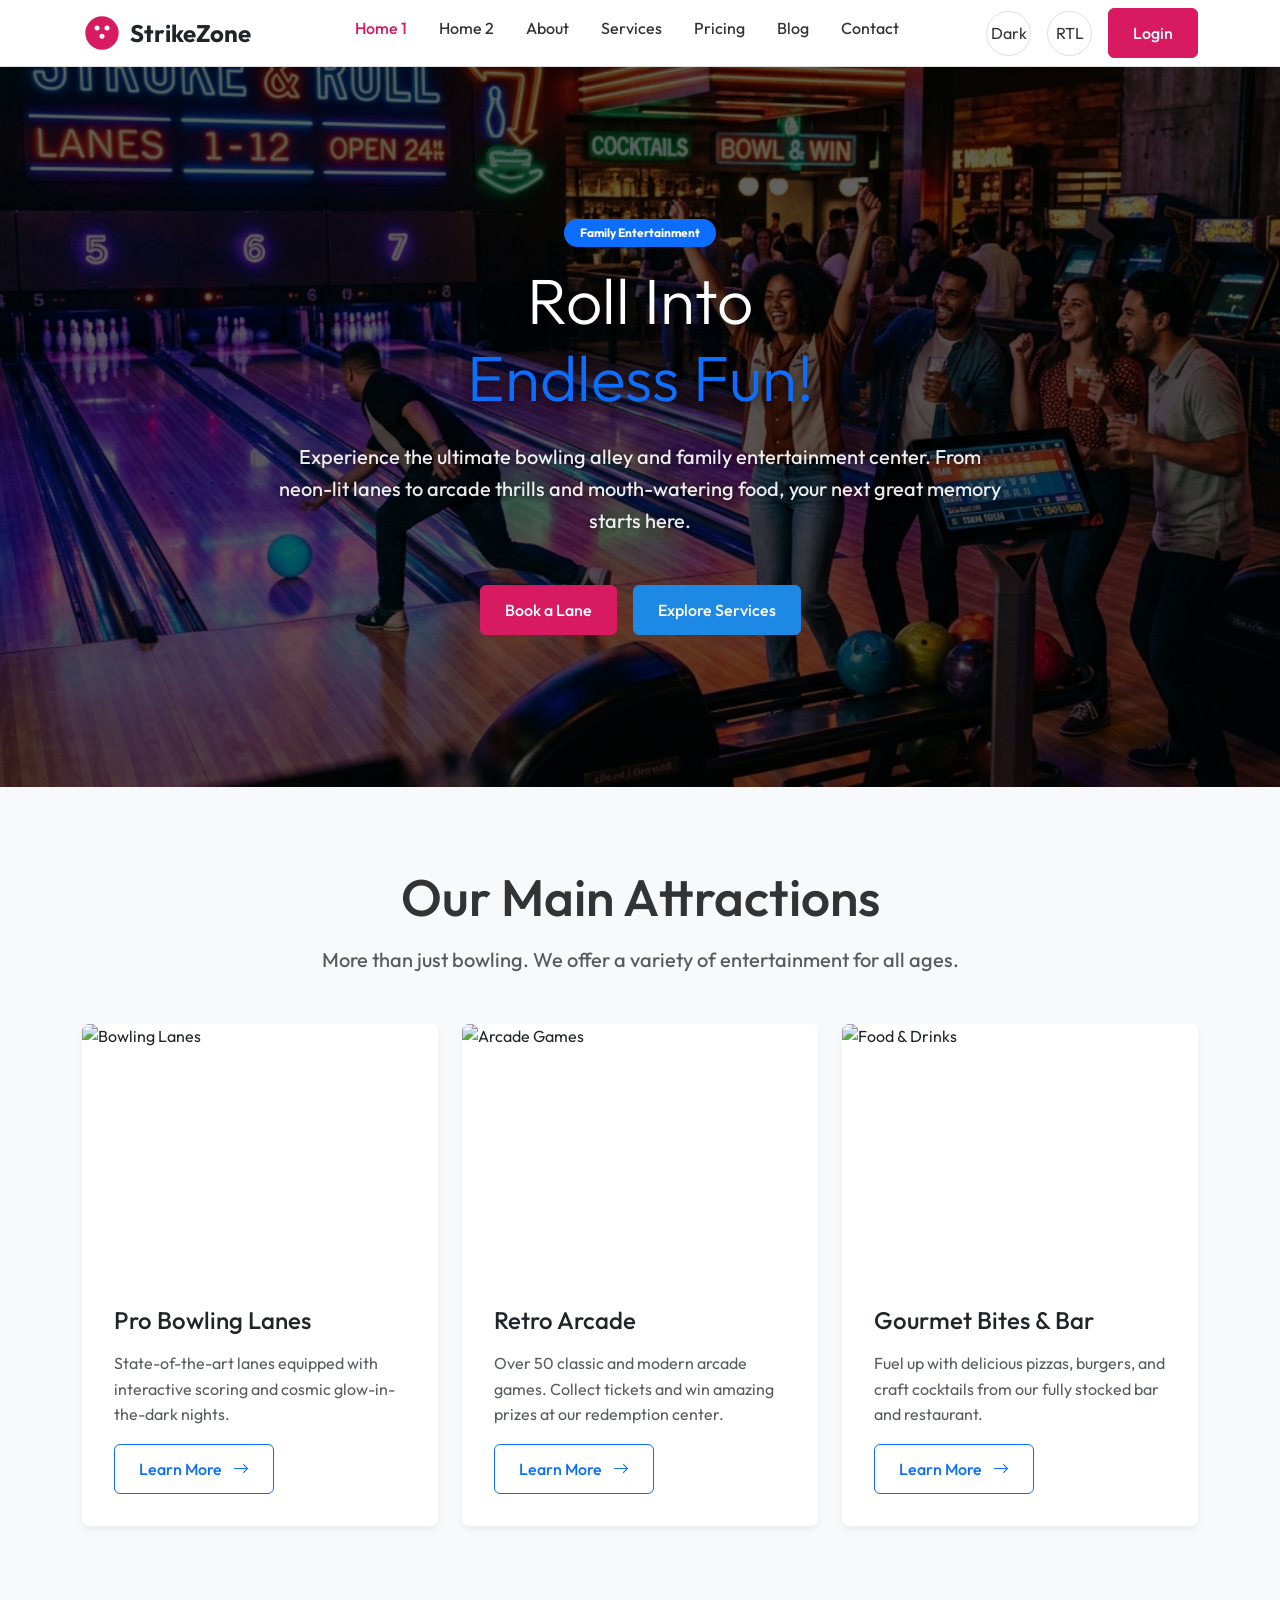
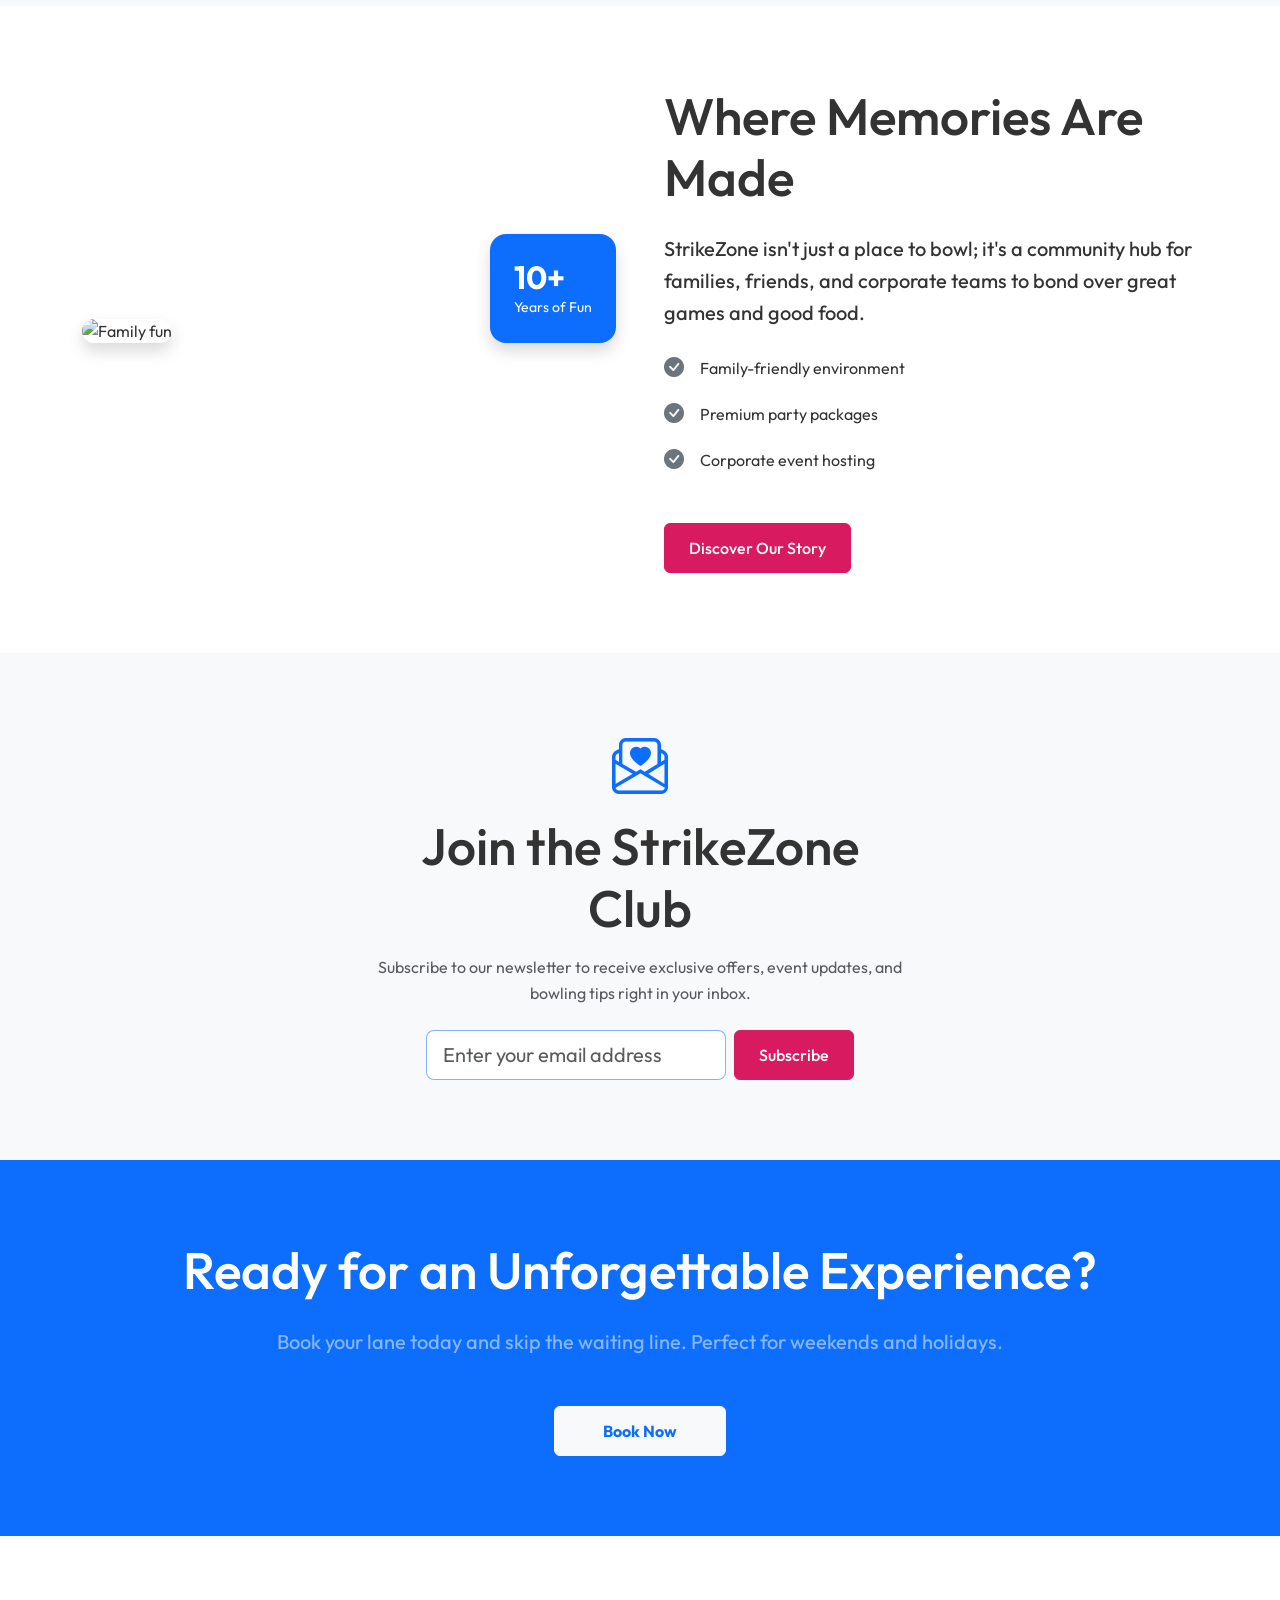
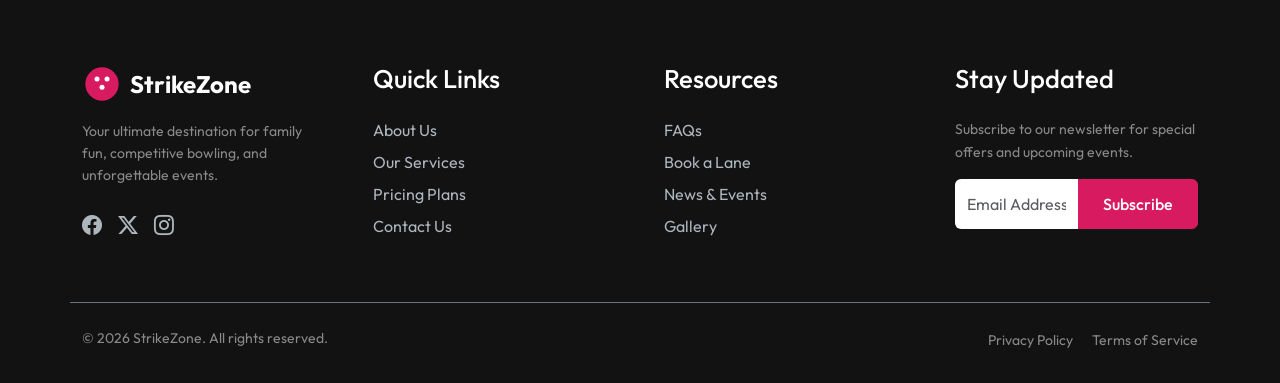
==== index.html @ 2c8f4647 "Initial commit with updated hero backgrounds" ====
<!DOCTYPE html>
<html lang="en" data-bs-theme="light" dir="ltr">
<head>
    <meta charset="UTF-8">
    <meta name="viewport" content="width=device-width, initial-scale=1.0">
    <title>StrikeZone | Bowling & Family Entertainment Center</title>
    <meta name="description" content="Experience the ultimate fun at StrikeZone! Bowling, arcade games, and family entertainment all in one place.">
    
    <!-- Google Fonts: Outfit -->
    <link rel="preconnect" href="https://fonts.googleapis.com">
    <link rel="preconnect" href="https://fonts.gstatic.com" crossorigin>
    <link href="https://fonts.googleapis.com/css2?family=Outfit:wght@400;450;500;520;540;580&display=swap" rel="stylesheet">
    
    <!-- Favicon -->
    <link rel="icon" type="image/svg+xml" href="data:image/svg+xml,<svg xmlns='http://www.w3.org/2000/svg' viewBox='0 0 24 24' fill='%23D81B60'><circle cx='12' cy='12' r='10'/><circle cx='9' cy='9' r='1.5' fill='%23fff'/><circle cx='15' cy='9' r='1.5' fill='%23fff'/><circle cx='12' cy='14' r='1.5' fill='%23fff'/></svg>">
    
    <!-- Bootstrap 5 CSS -->
    <link href="https://cdn.jsdelivr.net/npm/bootstrap@5.3.3/dist/css/bootstrap.min.css" rel="stylesheet">
    <!-- Bootstrap Icons -->
    <link rel="stylesheet" href="https://cdn.jsdelivr.net/npm/bootstrap-icons@1.11.3/font/bootstrap-icons.min.css">
    
    <!-- Custom CSS -->
    <link rel="stylesheet" href="assets/css/style.css">
    <link rel="stylesheet" href="assets/css/dark-mode.css">
    <link rel="stylesheet" href="assets/css/rtl.css">
</head>
<body>

    <!-- Header Section -->
    <header class="navbar navbar-expand-lg sticky-top">
        <div class="container">
            <!-- Offcanvas Toggle for Mobile -->
            <button class="navbar-toggler border-0 me-2" type="button" data-bs-toggle="offcanvas" data-bs-target="#offcanvasNavbar" aria-controls="offcanvasNavbar">
                <i class="bi bi-list fs-2 text-body"></i>
            </button>

            <!-- Logo -->
            <a class="navbar-brand d-flex align-items-center gap-2" href="index.html">
                <!-- Placeholder for logo image + text -->
                <svg width="40" height="40" viewBox="0 0 24 24" fill="var(--primary-color)" xmlns="http://www.w3.org/2000/svg">
                    <circle cx="12" cy="12" r="10" />
                    <circle cx="9" cy="9" r="1.5" fill="#fff" />
                    <circle cx="15" cy="9" r="1.5" fill="#fff" />
                    <circle cx="12" cy="14" r="1.5" fill="#fff" />
                </svg>
                <span class="fw-bold fs-4 text-body">StrikeZone</span>
            </a>

            <!-- Toggles (Mobile View: aligned right) -->
            <div class="d-flex d-lg-none align-items-center gap-2 ms-auto">
                <button class="theme-toggle-btn" aria-label="Toggle theme"><svg width="22" height="22" viewBox="0 0 24 24" fill="currentColor" xmlns="http://www.w3.org/2000/svg"><circle cx="12" cy="12" r="10" /><circle cx="9" cy="9" r="1.5" fill="var(--bg-color, #fff)" /><circle cx="15" cy="9" r="1.5" fill="var(--bg-color, #fff)" /><circle cx="12" cy="14" r="1.5" fill="var(--bg-color, #fff)" /></svg></button>
                <button class="rtl-toggle-btn" aria-label="Toggle RTL"><svg width="22" height="22" viewBox="0 0 24 24" fill="currentColor" xmlns="http://www.w3.org/2000/svg"><circle cx="12" cy="12" r="10" /><circle cx="9" cy="9" r="1.5" fill="var(--bg-color, #fff)" /><circle cx="15" cy="9" r="1.5" fill="var(--bg-color, #fff)" /><circle cx="12" cy="14" r="1.5" fill="var(--bg-color, #fff)" /></svg></button>
            </div>

            <!-- Desktop Nav & Offcanvas -->
            <div class="offcanvas offcanvas-start" tabindex="-1" id="offcanvasNavbar" aria-labelledby="offcanvasNavbarLabel">
                <div class="offcanvas-header border-bottom">
                    <div class="offcanvas-title d-flex align-items-center gap-2" id="offcanvasNavbarLabel">
                        <svg width="30" height="30" viewBox="0 0 24 24" fill="var(--primary-color)" xmlns="http://www.w3.org/2000/svg">
                            <circle cx="12" cy="12" r="10" />
                        </svg>
                        <span class="fw-bold fs-5 text-body">StrikeZone</span>
                    </div>
                    <button type="button" class="btn-close" data-bs-dismiss="offcanvas" aria-label="Close"></button>
                </div>
                <div class="offcanvas-body">
                    <ul class="navbar-nav mx-auto mb-2 mb-lg-0 gap-lg-3">
                        <li class="nav-item">
                            <a class="nav-link active" aria-current="page" href="index.html">Home 1</a>
                        </li>
                        <li class="nav-item">
                            <a class="nav-link" href="home-2.html">Home 2</a>
                        </li>
                        <li class="nav-item">
                            <a class="nav-link" href="about.html">About</a>
                        </li>
                        <li class="nav-item">
                            <a class="nav-link" href="services.html">Services</a>
                        </li>
                        <li class="nav-item">
                            <a class="nav-link" href="pricing.html">Pricing</a>
                        </li>
                        <li class="nav-item">
                            <a class="nav-link" href="blog.html">Blog</a>
                        </li>
                        <li class="nav-item">
                            <a class="nav-link" href="contact.html">Contact</a>
                        </li>
                        </ul>
                    
                    <!-- Desktop Action Buttons -->
                    <div class="d-none d-lg-flex align-items-center gap-3">
                        <button class="theme-toggle-btn" aria-label="Toggle theme"><svg width="22" height="22" viewBox="0 0 24 24" fill="currentColor" xmlns="http://www.w3.org/2000/svg"><circle cx="12" cy="12" r="10" /><circle cx="9" cy="9" r="1.5" fill="var(--bg-color, #fff)" /><circle cx="15" cy="9" r="1.5" fill="var(--bg-color, #fff)" /><circle cx="12" cy="14" r="1.5" fill="var(--bg-color, #fff)" /></svg></button>
                        <button class="rtl-toggle-btn" aria-label="Toggle RTL"><svg width="22" height="22" viewBox="0 0 24 24" fill="currentColor" xmlns="http://www.w3.org/2000/svg"><circle cx="12" cy="12" r="10" /><circle cx="9" cy="9" r="1.5" fill="var(--bg-color, #fff)" /><circle cx="15" cy="9" r="1.5" fill="var(--bg-color, #fff)" /><circle cx="12" cy="14" r="1.5" fill="var(--bg-color, #fff)" /></svg></button>
                        <a href="login.html" class="btn btn-primary">Login</a>
                        </div>
                    
                    <!-- Mobile Action Buttons -->
                    <div class="d-flex d-lg-none flex-column gap-2 mt-4">
                        <a href="login.html" class="btn btn-primary w-100">Login</a>
                        </div>
                </div>
            </div>
        </div>
    </header>

    <main>
        <!-- Hero Section -->
        <section class="hero-section text-white d-flex align-items-center" style="min-height: 80vh; background: linear-gradient(rgba(0,0,0,0.62), rgba(0,0,0,0.62)), url('assets/images/hero-1-bg.png') center/cover;">
            <div class="container hero-content text-center position-relative z-2">
                <div class="row justify-content-center">
                    <div class="col-lg-8">
                        <span class="badge bg-primary px-3 py-2 rounded-pill mb-3">Family Entertainment</span>
                        <h1 class="display-3 mb-4 text-white">Roll Into <br><span class="text-primary">Endless Fun!</span></h1>
                        <p class="lead mb-5 text-white-50">Experience the ultimate bowling alley and family entertainment center. From neon-lit lanes to arcade thrills and mouth-watering food, your next great memory starts here.</p>
                        <div class="d-flex justify-content-center flex-wrap gap-3">
                            <a href="booking.html" class="btn btn-primary btn-lg">Book a Lane</a>
                            <a href="services.html" class="btn btn-secondary btn-lg">Explore Services</a>
                        </div>
                    </div>
                </div>
            </div>
        </section>

        <!-- Services Preview Section -->
        <section class="section-padding bg-light-alt">
            <div class="container">
                <div class="text-center mb-5">
                    <h2 class="mb-3">Our Main Attractions</h2>
                    <p class="lead text-muted">More than just bowling. We offer a variety of entertainment for all ages.</p>
                </div>
                <div class="row g-4">
                    <!-- Card 1 -->
                    <div class="col-md-4">
                        <div class="card h-100 border-0 text-start">
                            <img src="https://images.unsplash.com/photo-1555620950-891969a47d34?q=80&w=600&auto=format&fit=crop" class="card-img-top" alt="Bowling Lanes">
                            <div class="card-body d-flex flex-column">
                                <h3 class="h4 mb-3 text-start">Pro Bowling Lanes</h3>
                                <p class="text-muted text-start flex-grow-1">State-of-the-art lanes equipped with interactive scoring and cosmic glow-in-the-dark nights.</p>
                                <a href="service-details.html" class="btn btn-outline-primary mt-auto align-self-start">Learn More <i class="bi bi-arrow-right ms-2"></i></a>
                            </div>
                        </div>
                    </div>
                    <!-- Card 2 -->
                    <div class="col-md-4">
                        <div class="card h-100 border-0 text-start">
                            <img src="https://images.unsplash.com/photo-1511512578047-dfb367046420?q=80&w=600&auto=format&fit=crop" class="card-img-top" alt="Arcade Games">
                            <div class="card-body d-flex flex-column">
                                <h3 class="h4 mb-3 text-start">Retro Arcade</h3>
                                <p class="text-muted text-start flex-grow-1">Over 50 classic and modern arcade games. Collect tickets and win amazing prizes at our redemption center.</p>
                                <a href="service-details.html" class="btn btn-outline-primary mt-auto align-self-start">Learn More <i class="bi bi-arrow-right ms-2"></i></a>
                            </div>
                        </div>
                    </div>
                    <!-- Card 3 -->
                    <div class="col-md-4">
                        <div class="card h-100 border-0 text-start">
                            <img src="https://images.unsplash.com/photo-1555939594-58d7cb561ad1?q=80&w=600&auto=format&fit=crop" class="card-img-top" alt="Food & Drinks">
                            <div class="card-body d-flex flex-column">
                                <h3 class="h4 mb-3 text-start">Gourmet Bites & Bar</h3>
                                <p class="text-muted text-start flex-grow-1">Fuel up with delicious pizzas, burgers, and craft cocktails from our fully stocked bar and restaurant.</p>
                                <a href="service-details.html" class="btn btn-outline-primary mt-auto align-self-start">Learn More <i class="bi bi-arrow-right ms-2"></i></a>
                            </div>
                        </div>
                    </div>
                </div>
            </div>
        </section>

        <!-- About Snippet -->
        <section class="section-padding">
            <div class="container">
                <div class="row align-items-center g-5">
                    <div class="col-lg-6 order-2 order-lg-1">
                        <div class="position-relative">
                            <img src="https://images.unsplash.com/photo-1525268323446-0505b6fe7778?q=80&w=600&auto=format&fit=crop" alt="Family fun" class="img-fluid rounded-4 shadow">
                            <div class="position-absolute bottom-0 end-0 bg-primary text-white p-4 rounded-4 shadow transform-translate-50">
                                <h4 class="mb-0 fs-2 fw-bold">10+</h4>
                                <p class="mb-0 small">Years of Fun</p>
                            </div>
                        </div>
                    </div>
                    <div class="col-lg-6 order-1 order-lg-2">
                        <h2 class="mb-4">Where Memories Are Made</h2>
                        <p class="lead mb-4">StrikeZone isn't just a place to bowl; it's a community hub for families, friends, and corporate teams to bond over great games and good food.</p>
                        <ul class="list-unstyled mb-5">
                            <li class="mb-3 d-flex align-items-center"><i class="bi bi-check-circle-fill text-secondary fs-5 me-3"></i> Family-friendly environment</li>
                            <li class="mb-3 d-flex align-items-center"><i class="bi bi-check-circle-fill text-secondary fs-5 me-3"></i> Premium party packages</li>
                            <li class="d-flex align-items-center"><i class="bi bi-check-circle-fill text-secondary fs-5 me-3"></i> Corporate event hosting</li>
                        </ul>
                        <a href="about.html" class="btn btn-primary">Discover Our Story</a>
                    </div>
                </div>
            </div>
        </section>

        <!-- Newsletter Subscription -->
        <section class="section-padding bg-light">
            <div class="container text-center">
                <div class="row justify-content-center">
                    <div class="col-lg-6">
                        <i class="bi bi-envelope-paper-heart text-primary display-4 mb-3 d-block"></i>
                        <h2 class="mb-3">Join the StrikeZone Club</h2>
                        <p class="text-muted mb-4">Subscribe to our newsletter to receive exclusive offers, event updates, and bowling tips right in your inbox.</p>
                        <form class="d-flex gap-2 justify-content-center" onsubmit="event.preventDefault(); alert('Subscribed!');">
                            <input type="email" class="form-control form-control-lg border-primary border-opacity-50" placeholder="Enter your email address" style="max-width: 300px;" required>
                            <button type="submit" class="btn btn-primary btn-lg px-4">Subscribe</button>
                        </form>
                    </div>
                </div>
            </div>
        </section>

        <!-- Call to Action -->
        <section class="section-padding bg-primary text-white text-center">
            <div class="container">
                <h2 class="mb-4 text-white">Ready for an Unforgettable Experience?</h2>
                <p class="lead mb-5 text-white-50">Book your lane today and skip the waiting line. Perfect for weekends and holidays.</p>
                <a href="booking.html" class="btn btn-light btn-lg text-primary fw-bold px-5">Book Now</a>
            </div>
        </section>
    </main>

    <!-- Footer Section -->
    <footer class="footer">
        <div class="container">
            <div class="row g-5">
                <!-- Column 1: Brand -->
                <div class="col-lg-3 col-md-6">
                    <a class="d-flex align-items-center gap-2 text-white text-decoration-none mb-3" href="index.html">
                        <svg width="40" height="40" viewBox="0 0 24 24" fill="var(--primary-color)" xmlns="http://www.w3.org/2000/svg">
                            <circle cx="12" cy="12" r="10" />
                            <circle cx="9" cy="9" r="1.5" fill="#fff" />
                            <circle cx="15" cy="9" r="1.5" fill="#fff" />
                            <circle cx="12" cy="14" r="1.5" fill="#fff" />
                        </svg>
                        <span class="fw-bold fs-4">StrikeZone</span>
                    </a>
                    <p class="small text-white-50 mb-4">Your ultimate destination for family fun, competitive bowling, and unforgettable events.</p>
                    <div class="d-flex gap-3">
                        <a href="#" aria-label="Facebook"><i class="bi bi-facebook fs-5"></i></a>
                        <a href="#" aria-label="Twitter"><i class="bi bi-twitter-x fs-5"></i></a>
                        <a href="#" aria-label="Instagram"><i class="bi bi-instagram fs-5"></i></a>
                    </div>
                </div>
                <!-- Column 2: Quick Links -->
                <div class="col-lg-3 col-md-6">
                    <h5 class="mb-4 text-white">Quick Links</h5>
                    <ul class="list-unstyled d-flex flex-column gap-2">
                        <li><a href="about.html">About Us</a></li>
                        <li><a href="services.html">Our Services</a></li>
                        <li><a href="pricing.html">Pricing Plans</a></li>
                        <li><a href="contact.html">Contact Us</a></li>
                    </ul>
                </div>
                <!-- Column 3: Support Links -->
                <div class="col-lg-3 col-md-6">
                    <h5 class="mb-4 text-white">Resources</h5>
                    <ul class="list-unstyled d-flex flex-column gap-2">
                        <li><a href="faq.html">FAQs</a></li>
                        <li><a href="booking.html">Book a Lane</a></li>
                        <li><a href="blog.html">News & Events</a></li>
                        <li><a href="gallery.html">Gallery</a></li>
                    </ul>
                </div>
                <!-- Column 4: Newsletter -->
                <div class="col-lg-3 col-md-6">
                    <h5 class="mb-4 text-white">Stay Updated</h5>
                    <p class="small text-white-50 mb-3">Subscribe to our newsletter for special offers and upcoming events.</p>
                    <form class="d-flex" onsubmit="event.preventDefault();">
                        <input type="email" class="form-control rounded-end-0 border-0" placeholder="Email Address" required>
                        <button class="btn btn-primary rounded-start-0" type="submit">Subscribe</button>
                    </form>
                </div>
            </div>
            <div class="row mt-5 pt-4 border-top border-secondary text-center text-md-start">
                <div class="col-md-6 mb-3 mb-md-0">
                    <p class="small text-white-50 mb-0">&copy; 2026 StrikeZone. All rights reserved.</p>
                </div>
                <div class="col-md-6 text-md-end">
                    <a href="#" class="small text-white-50 me-3">Privacy Policy</a>
                    <a href="#" class="small text-white-50">Terms of Service</a>
                </div>
            </div>
        </div>
    </footer>

    <!-- Back to Top Button -->
    <a href="#" class="back-to-top" aria-label="Back to top">
        <i class="bi bi-arrow-up"></i>
    </a>

    <!-- Bootstrap 5 JS Bundle -->
    <script src="https://cdn.jsdelivr.net/npm/bootstrap@5.3.3/dist/js/bootstrap.bundle.min.js"></script>
    <!-- Custom JS -->
    <script src="assets/js/main.js"></script>
</body>
</html>
---- assets/css/style.css ----
/* Base Colors & Variables */
:root {
  --primary-color: #D81B60; /* Vibrant Pink */
  --secondary-color: #1E88E5; /* Vibrant Blue */
  --tertiary-color: #121212; /* Dark text/footer */
  
  --bg-color: #ffffff;
  --text-color: #333333;
  --card-bg: #ffffff;
  --border-color: #e0e0e0;

  --font-family: 'Outfit', sans-serif;
}

body {
  font-family: var(--font-family);
  background-color: var(--bg-color);
  color: var(--text-color);
  transition: background-color 0.3s ease, color 0.3s ease;
  overflow-x: hidden;
}

/* Typography Rules */
h1, .h1 { font-weight: 580; font-size: clamp(4.5rem, 5vw, 6rem); line-height: 1.1; }
h2, .h2 { font-weight: 540; font-size: clamp(3rem, 4vw, 4.5rem); }
h3, .h3 { font-weight: 520; font-size: clamp(2rem, 3vw, 3rem); }
h4, h5, h6 { font-weight: 500; font-size: clamp(1.5rem, 2vw, 2rem); }
p { font-weight: 400; font-size: 1rem; line-height: 1.6; }
.lead { font-weight: 450; font-size: 1.25rem; }
.small, small { font-weight: 400; font-size: 0.875rem; }
strong, b { font-weight: 500; }

/* Buttons */
.btn {
  font-weight: 500;
  font-size: 1rem;
  padding: 0.75rem 1.5rem;
  border-radius: 6px;
  transition: all 0.3s ease;
}

.btn-primary {
  background-color: var(--primary-color);
  border-color: var(--primary-color);
  color: #fff;
}
.btn-primary:hover {
  background-color: #ad144b;
  border-color: #ad144b;
}

.btn-secondary {
  background-color: var(--secondary-color);
  border-color: var(--secondary-color);
  color: #fff;
}
.btn-secondary:hover {
  background-color: #1565c0;
  border-color: #1565c0;
}

/* Cards */
.card {
  background-color: var(--card-bg);
  border: 1px solid var(--border-color);
  border-radius: 7px;
  box-shadow: 0 4px 6px rgba(0,0,0,0.05);
  transition: transform 0.3s ease, box-shadow 0.3s ease;
}
.card:hover {
  transform: translateY(-5px);
  box-shadow: 0 10px 15px rgba(0,0,0,0.1);
}
.card-body {
  padding: 2rem;
  text-align: center;
}
.card-img-top {
  border-top-left-radius: 7px;
  border-top-right-radius: 7px;
  object-fit: cover;
  height: 250px;
}

/* Header & Nav */
.navbar {
  background-color: var(--bg-color);
  border-bottom: 1px solid var(--border-color);
  transition: background-color 0.3s ease;
}
.navbar.sticky-top {
  position: sticky;
  top: 0;
  z-index: 1020;
}
.navbar-brand img {
  max-width: 180px;
  max-height: 50px;
  object-fit: contain;
}
.nav-link {
  font-weight: 450;
  color: var(--text-color);
}
.nav-link.active {
  color: var(--primary-color) !important;
  font-weight: 500;
}

/* Offcanvas Mobile Menu */
.offcanvas {
  background-color: var(--bg-color);
}
.offcanvas-title img {
  max-width: 150px;
  max-height: 40px;
}

/* Theme / RTL Toggles */
.theme-toggle-btn {
  background: transparent;
  border: 1px solid var(--border-color);
  color: var(--text-color);
  border-radius: 50%;
  padding: 0;
  display: inline-flex;
  align-items: center;
  justify-content: center;
  width: 45px;
  height: 45px;
  cursor: pointer;
  transition: all 0.3s ease;
}

.rtl-toggle-btn {
  background: transparent;
  border: 1px solid var(--border-color);
  color: var(--text-color);
  border-radius: 50%;
  padding: 0;
  display: inline-flex;
  align-items: center;
  justify-content: center;
  width: 45px;
  height: 45px;
  cursor: pointer;
  transition: all 0.3s ease;
}

.theme-toggle-btn:hover, .rtl-toggle-btn:hover {
  background-color: var(--border-color);
}

/* Hero Section */
.hero-section {
  padding: 6rem 0;
  text-align: center;
  background-size: cover;
  background-position: center;
  background-attachment: fixed;
  position: relative;
}
/* NOTE: No ::before overlay here — each hero page already embeds a
   linear-gradient dark overlay directly in its inline `background` style.
   Keeping them separate prevents the old double-overlay conflict that
   washed out text in light mode and killed the image in dark mode. */
.hero-content {
  position: relative;
  z-index: 2;
}

/* Hero headings — always crisp white regardless of theme */
.hero-section h1,
.hero-section h2,
.hero-section .display-2,
.hero-section .display-3 {
  color: #ffffff !important;
  text-shadow: 0 2px 12px rgba(0, 0, 0, 0.6);
}

/* Hero paragraphs & subheadings — highly readable on dark overlays */
.hero-section p,
.hero-section .lead,
.hero-section .text-white-50 {
  color: rgba(255, 255, 255, 0.92) !important;
  text-shadow: 0 1px 6px rgba(0, 0, 0, 0.5);
}

/* Dark mode: slightly deepen the overall hero for extra punch */
[data-bs-theme="dark"] .hero-section {
  box-shadow: inset 0 0 0 1000px rgba(0, 0, 0, 0.12);
}

/* Footer */
.footer {
  background-color: var(--tertiary-color);
  color: #fff;
  padding: 4rem 0 2rem;
  margin-top: 4rem;
}
.footer a {
  color: #adb5bd;
  text-decoration: none;
  transition: color 0.3s ease;
}
.footer a:hover {
  color: #fff;
}
.footer-logo {
  max-width: 180px;
  max-height: 50px;
  margin-bottom: 1rem;
}
.back-to-top {
  position: fixed;
  bottom: 30px;
  right: 30px;
  background-color: var(--primary-color);
  color: #fff;
  width: 45px;
  height: 45px;
  border-radius: 50%;
  display: flex;
  align-items: center;
  justify-content: center;
  text-decoration: none;
  opacity: 0;
  visibility: hidden;
  transition: all 0.3s ease;
  z-index: 999;
}
.back-to-top.show {
  opacity: 1;
  visibility: visible;
}
.back-to-top:hover {
  background-color: #ad144b;
  color: #fff;
  transform: translateY(-3px);
}

/* Utilities */
.section-padding {
  padding: 5rem 0;
}
.bg-light-alt {
  background-color: #f8f9fa;
}
[data-bs-theme="dark"] .bg-light-alt {
  background-color: #1a1a1a;
}
---- assets/css/dark-mode.css ----
/* Dark Mode Variables */
[data-bs-theme="dark"] {
  --bg-color: #121212;
  --text-color: #e0e0e0;
  --card-bg: #1e1e1e;
  --border-color: #333333;
}

[data-bs-theme="dark"] .navbar {
  background-color: #121212;
  border-bottom-color: #333333;
}

[data-bs-theme="dark"] .navbar-brand img,
[data-bs-theme="dark"] .footer-logo,
[data-bs-theme="dark"] .offcanvas-title img {
  filter: brightness(0) invert(1);
}

[data-bs-theme="dark"] .card {
  border-color: #333333;
}

[data-bs-theme="dark"] .theme-toggle-btn,
[data-bs-theme="dark"] .rtl-toggle-btn {
  border-color: #555;
  color: #e0e0e0;
}
[data-bs-theme="dark"] .theme-toggle-btn:hover,
[data-bs-theme="dark"] .rtl-toggle-btn:hover {
  background-color: #333;
}

[data-bs-theme="dark"] .offcanvas {
  background-color: #1e1e1e;
  color: #e0e0e0;
}
[data-bs-theme="dark"] .btn-close {
  filter: invert(1) grayscale(100%) brightness(200%);
}
---- assets/css/rtl.css ----
/* RTL Specific Styles */
[dir="rtl"] {
  text-align: right;
}

[dir="rtl"] .navbar-nav {
  padding-right: 0;
}

[dir="rtl"] .ms-auto {
  margin-right: auto !important;
  margin-left: 0 !important;
}

[dir="rtl"] .me-3 {
  margin-left: 1rem !important;
  margin-right: 0 !important;
}

[dir="rtl"] .offcanvas {
  transform: translateX(100%);
}
[dir="rtl"] .offcanvas.show {
  transform: none;
}

[dir="rtl"] .back-to-top {
  right: auto;
  left: 30px;
}

[dir="rtl"] .card-body {
  text-align: center;
}
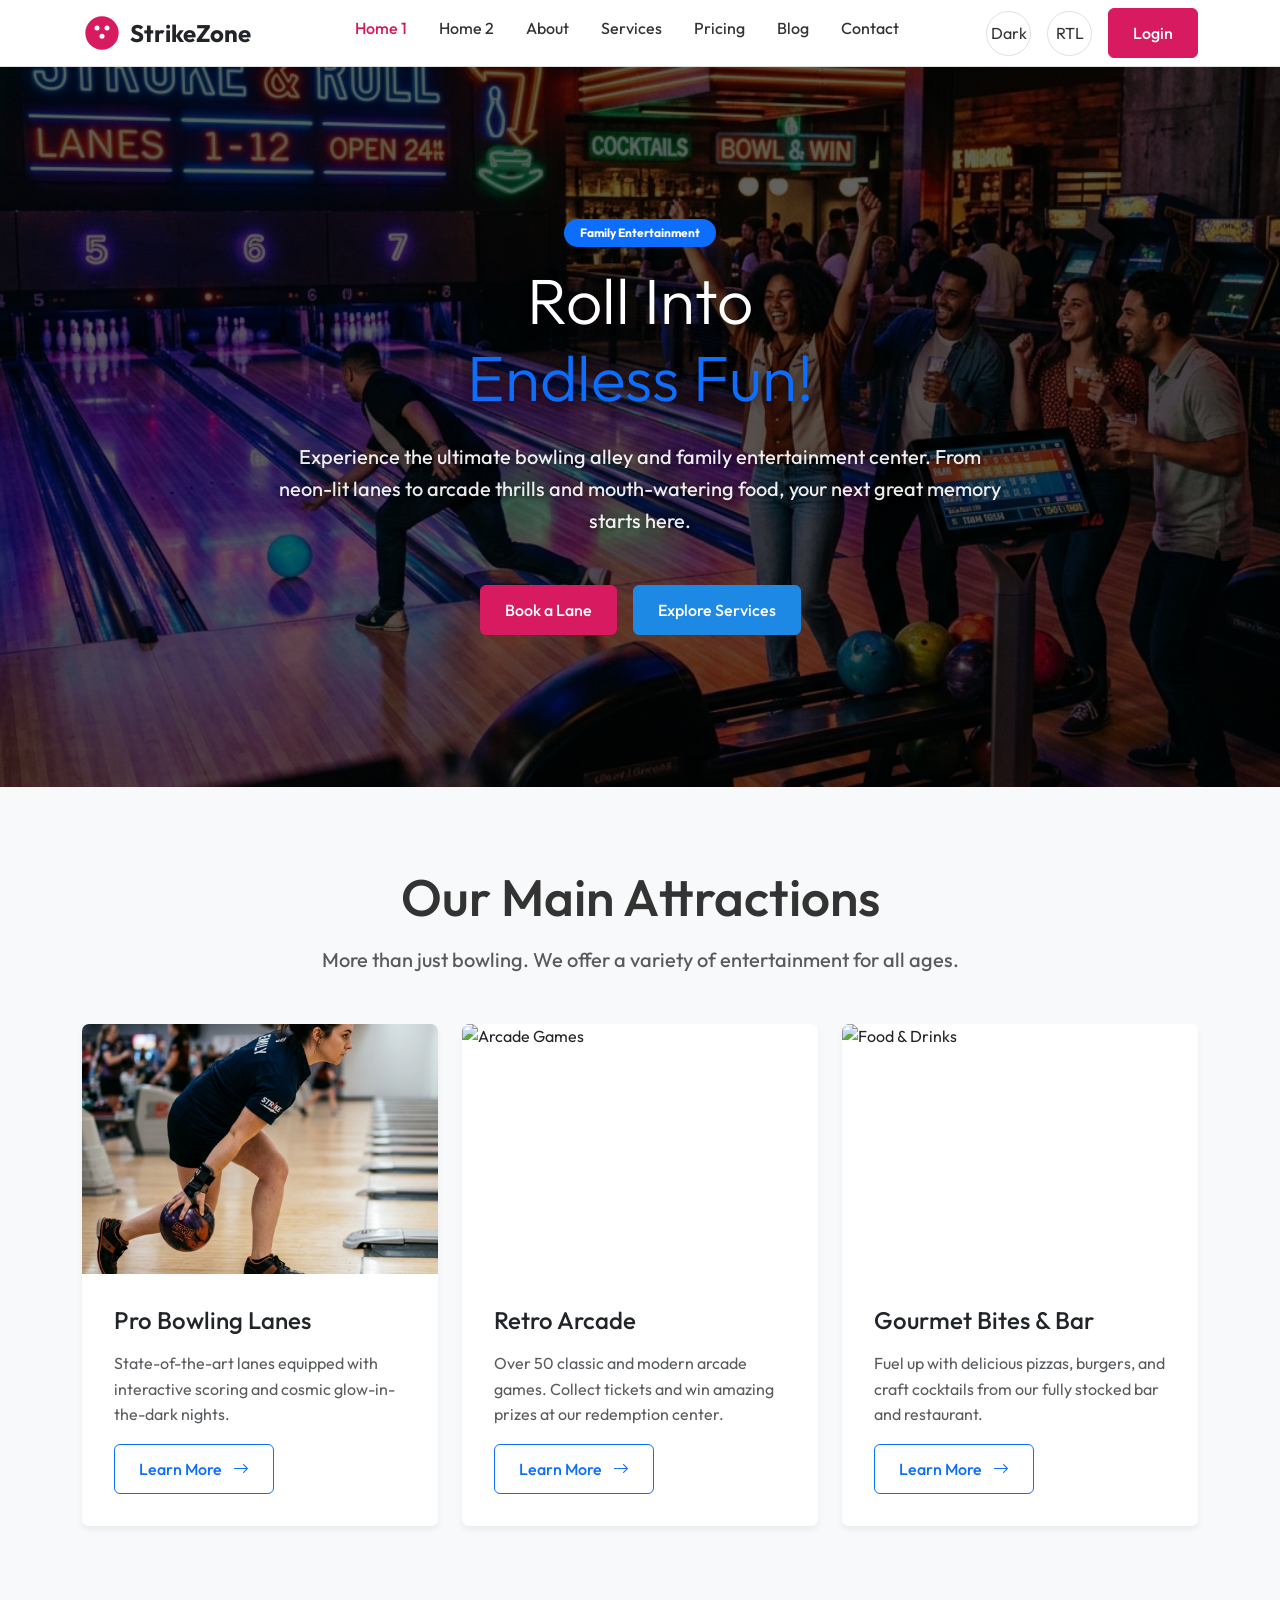
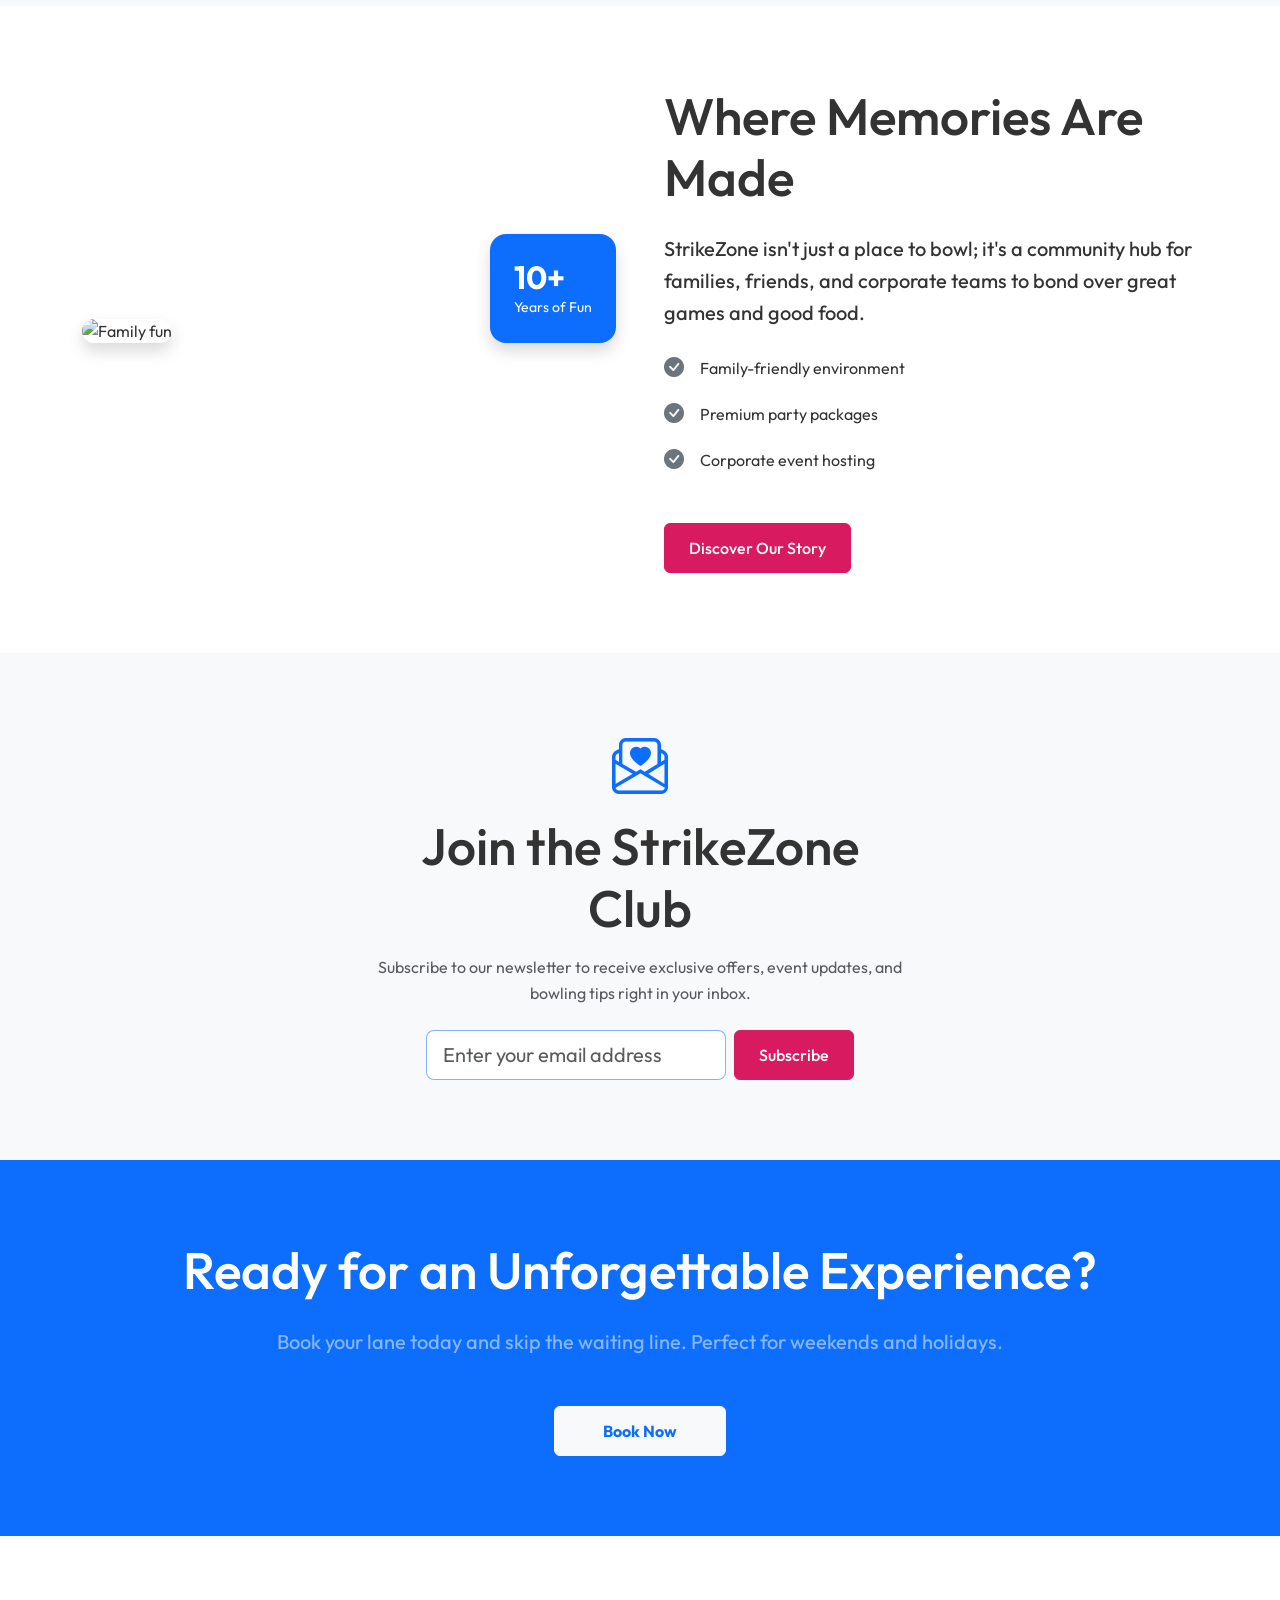
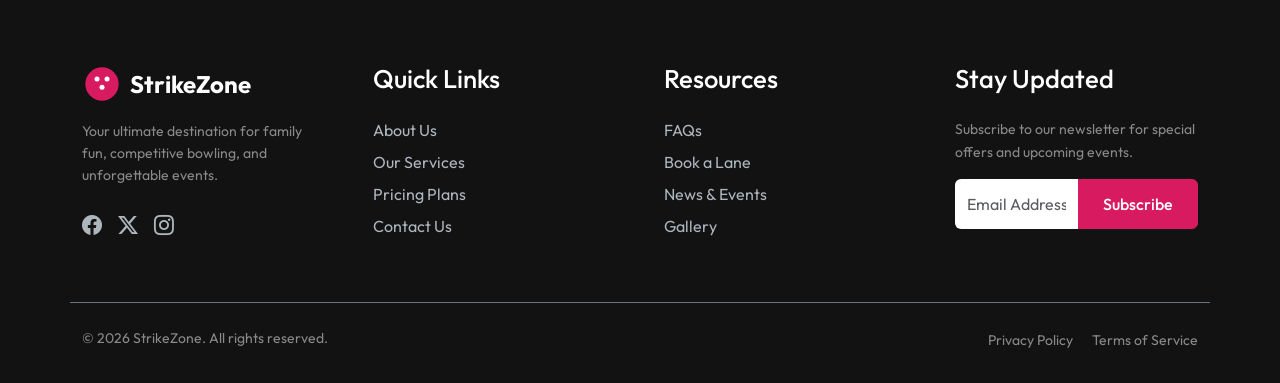
==== commit 1367045b: "Fix broken Unsplash images across all files" ====
--- a/index.html
+++ b/index.html
@@ -133,7 +133,7 @@
                     <!-- Card 1 -->
                     <div class="col-md-4">
                         <div class="card h-100 border-0 text-start">
-                            <img src="https://images.unsplash.com/photo-1555620950-891969a47d34?q=80&w=600&auto=format&fit=crop" class="card-img-top" alt="Bowling Lanes">
+                            <img src="assets/images/blog-bowling-tips.png" class="card-img-top" alt="Bowling Lanes">
                             <div class="card-body d-flex flex-column">
                                 <h3 class="h4 mb-3 text-start">Pro Bowling Lanes</h3>
                                 <p class="text-muted text-start flex-grow-1">State-of-the-art lanes equipped with interactive scoring and cosmic glow-in-the-dark nights.</p>
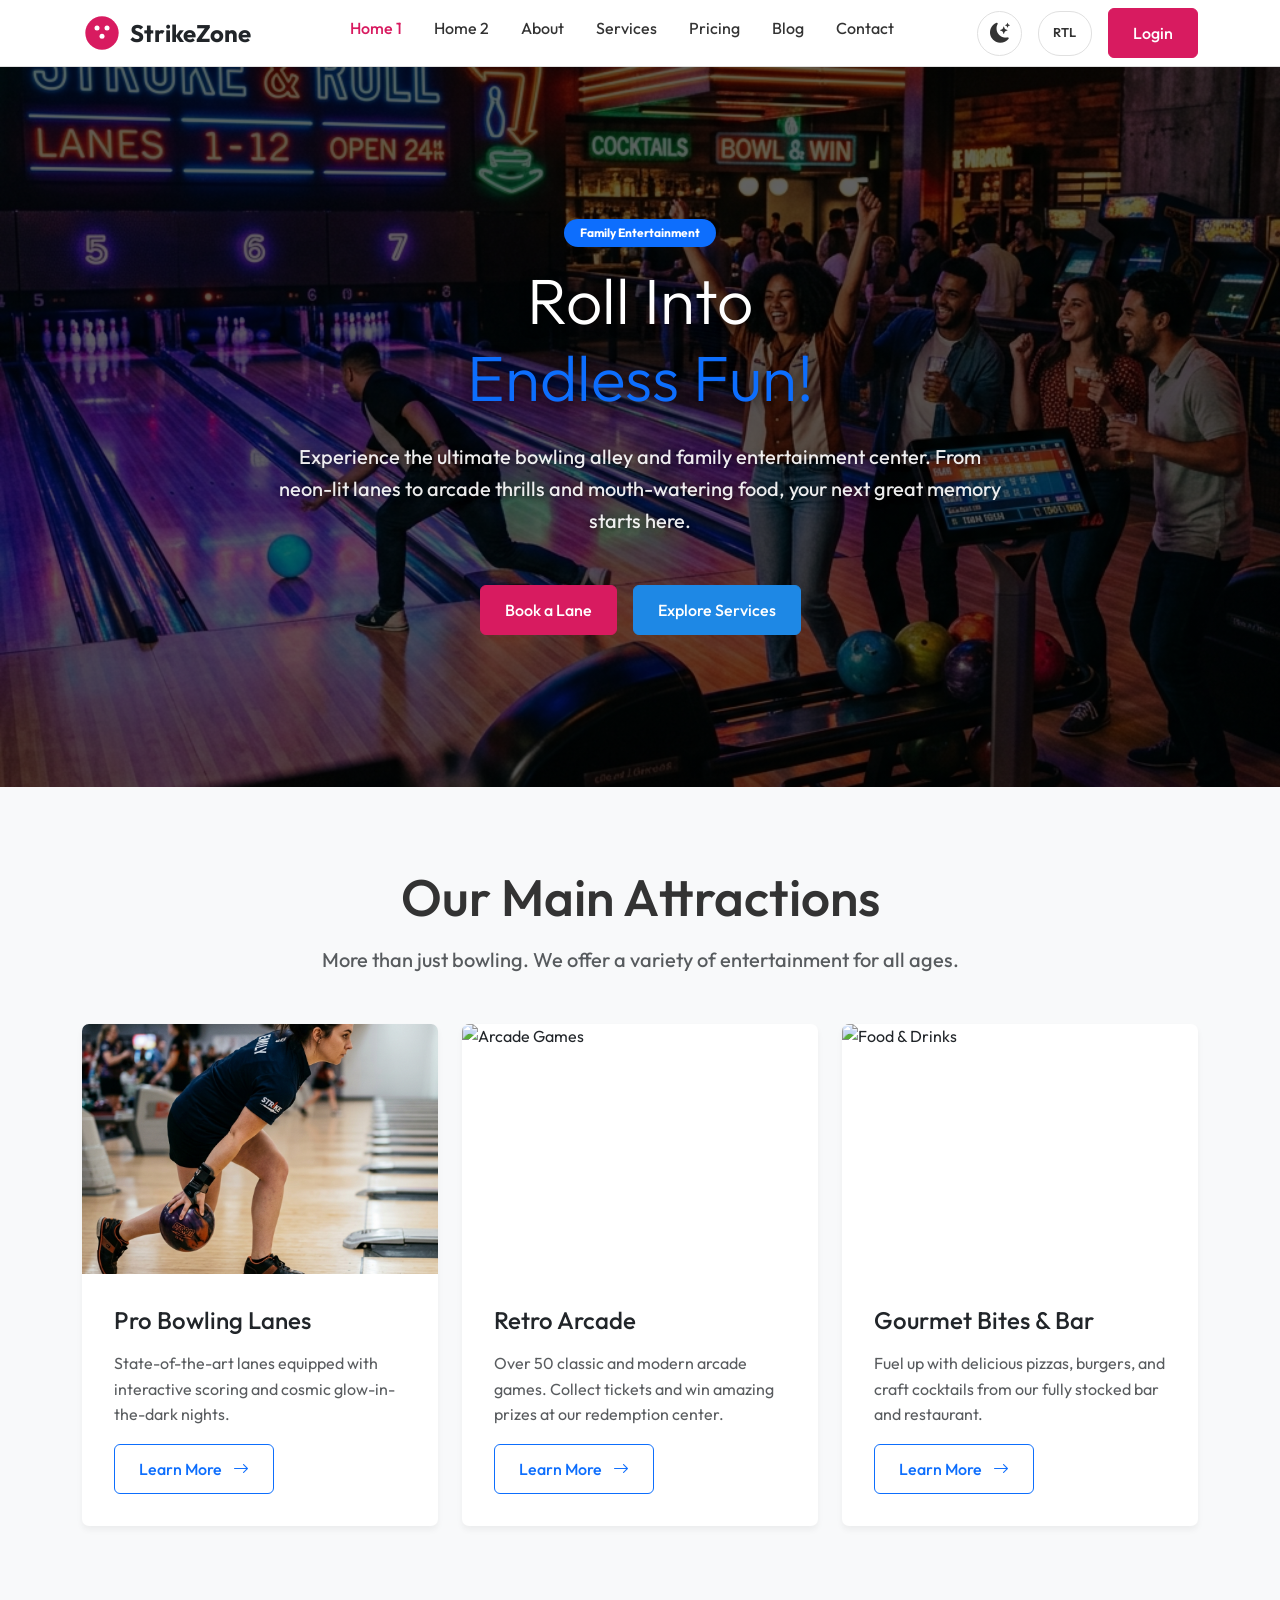
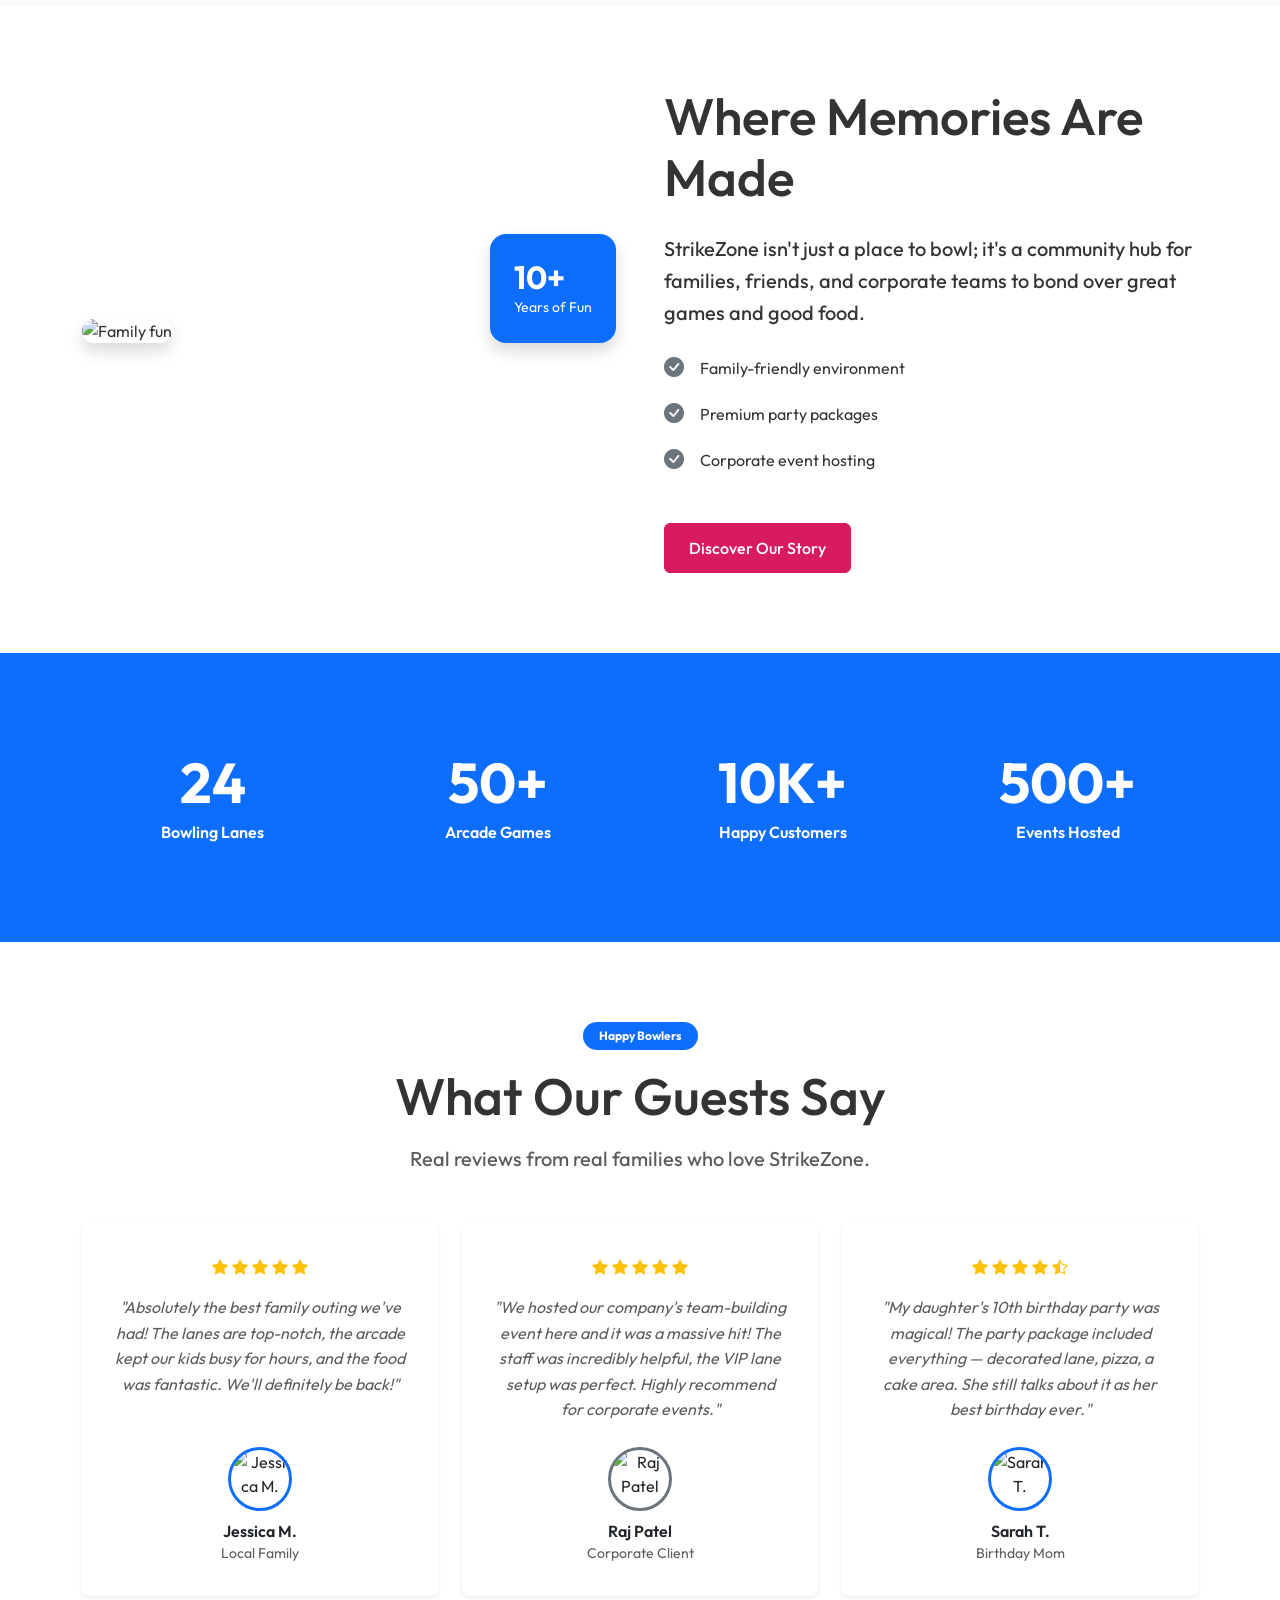
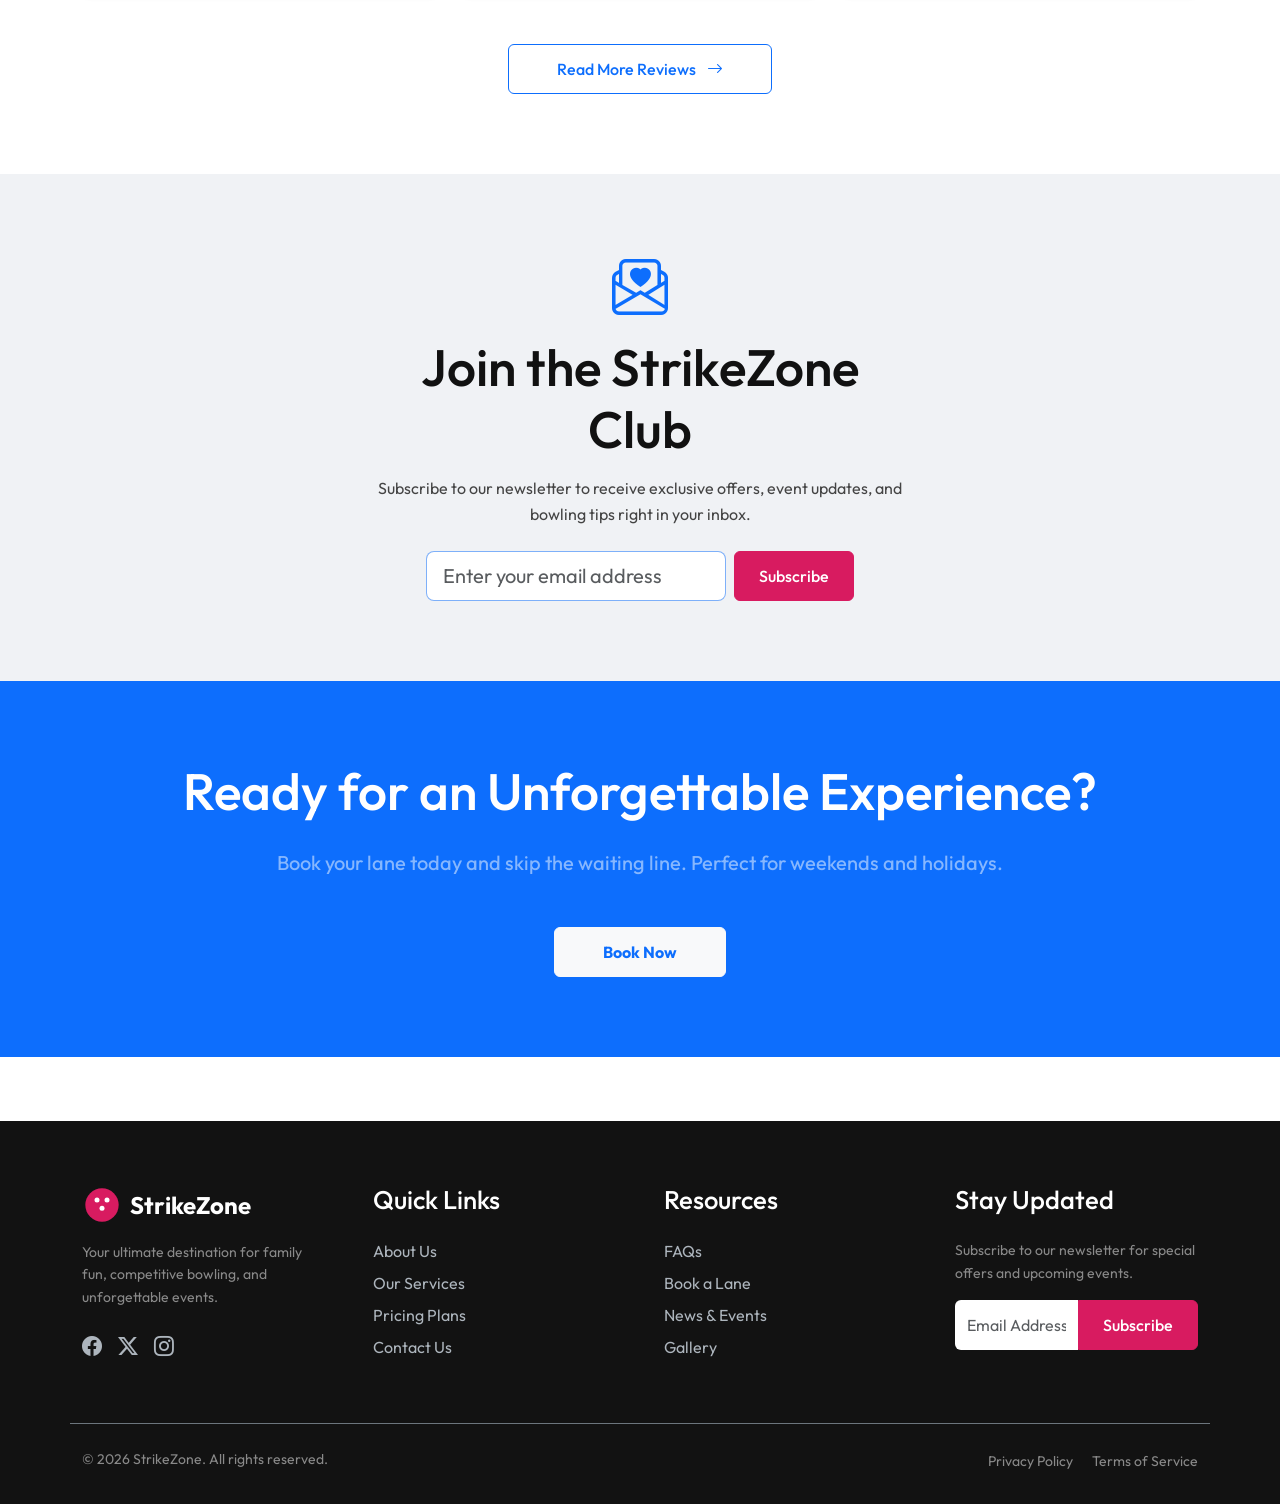
==== commit e181f2e0: "Enhance UI with new sections, fix buttons, and update images" ====
--- a/index.html
+++ b/index.html
@@ -48,8 +48,8 @@
 
             <!-- Toggles (Mobile View: aligned right) -->
             <div class="d-flex d-lg-none align-items-center gap-2 ms-auto">
-                <button class="theme-toggle-btn" aria-label="Toggle theme"><svg width="22" height="22" viewBox="0 0 24 24" fill="currentColor" xmlns="http://www.w3.org/2000/svg"><circle cx="12" cy="12" r="10" /><circle cx="9" cy="9" r="1.5" fill="var(--bg-color, #fff)" /><circle cx="15" cy="9" r="1.5" fill="var(--bg-color, #fff)" /><circle cx="12" cy="14" r="1.5" fill="var(--bg-color, #fff)" /></svg></button>
-                <button class="rtl-toggle-btn" aria-label="Toggle RTL"><svg width="22" height="22" viewBox="0 0 24 24" fill="currentColor" xmlns="http://www.w3.org/2000/svg"><circle cx="12" cy="12" r="10" /><circle cx="9" cy="9" r="1.5" fill="var(--bg-color, #fff)" /><circle cx="15" cy="9" r="1.5" fill="var(--bg-color, #fff)" /><circle cx="12" cy="14" r="1.5" fill="var(--bg-color, #fff)" /></svg></button>
+                <button class="theme-toggle-btn" aria-label="Toggle theme"><i class="bi bi-moon-stars-fill fs-5"></i></button>
+                <button class="rtl-toggle-btn" aria-label="Toggle RTL">RTL</button>
             </div>
 
             <!-- Desktop Nav & Offcanvas -->
@@ -90,8 +90,8 @@
                     
                     <!-- Desktop Action Buttons -->
                     <div class="d-none d-lg-flex align-items-center gap-3">
-                        <button class="theme-toggle-btn" aria-label="Toggle theme"><svg width="22" height="22" viewBox="0 0 24 24" fill="currentColor" xmlns="http://www.w3.org/2000/svg"><circle cx="12" cy="12" r="10" /><circle cx="9" cy="9" r="1.5" fill="var(--bg-color, #fff)" /><circle cx="15" cy="9" r="1.5" fill="var(--bg-color, #fff)" /><circle cx="12" cy="14" r="1.5" fill="var(--bg-color, #fff)" /></svg></button>
-                        <button class="rtl-toggle-btn" aria-label="Toggle RTL"><svg width="22" height="22" viewBox="0 0 24 24" fill="currentColor" xmlns="http://www.w3.org/2000/svg"><circle cx="12" cy="12" r="10" /><circle cx="9" cy="9" r="1.5" fill="var(--bg-color, #fff)" /><circle cx="15" cy="9" r="1.5" fill="var(--bg-color, #fff)" /><circle cx="12" cy="14" r="1.5" fill="var(--bg-color, #fff)" /></svg></button>
+                        <button class="theme-toggle-btn" aria-label="Toggle theme"><i class="bi bi-moon-stars-fill fs-5"></i></button>
+                        <button class="rtl-toggle-btn" aria-label="Toggle RTL">RTL</button>
                         <a href="login.html" class="btn btn-primary">Login</a>
                         </div>
                     
@@ -155,7 +155,7 @@
                     <!-- Card 3 -->
                     <div class="col-md-4">
                         <div class="card h-100 border-0 text-start">
-                            <img src="https://images.unsplash.com/photo-1555939594-58d7cb561ad1?q=80&w=600&auto=format&fit=crop" class="card-img-top" alt="Food & Drinks">
+                            <img src="https://images.unsplash.com/photo-1565299624946-b28f40a0ae38?q=80&w=600&auto=format&fit=crop" class="card-img-top" alt="Food & Drinks">
                             <div class="card-body d-flex flex-column">
                                 <h3 class="h4 mb-3 text-start">Gourmet Bites & Bar</h3>
                                 <p class="text-muted text-start flex-grow-1">Fuel up with delicious pizzas, burgers, and craft cocktails from our fully stocked bar and restaurant.</p>
@@ -194,14 +194,129 @@
             </div>
         </section>
 
+        <!-- Stats Section -->
+        <section class="section-padding bg-primary text-white">
+            <div class="container">
+                <div class="row g-4 text-center">
+                    <div class="col-6 col-md-3">
+                        <div class="py-3">
+                            <div class="display-4 fw-bold mb-1">24</div>
+                            <p class="mb-0 text-white-75 fw-semibold">Bowling Lanes</p>
+                        </div>
+                    </div>
+                    <div class="col-6 col-md-3">
+                        <div class="py-3">
+                            <div class="display-4 fw-bold mb-1">50+</div>
+                            <p class="mb-0 text-white-75 fw-semibold">Arcade Games</p>
+                        </div>
+                    </div>
+                    <div class="col-6 col-md-3">
+                        <div class="py-3">
+                            <div class="display-4 fw-bold mb-1">10K+</div>
+                            <p class="mb-0 text-white-75 fw-semibold">Happy Customers</p>
+                        </div>
+                    </div>
+                    <div class="col-6 col-md-3">
+                        <div class="py-3">
+                            <div class="display-4 fw-bold mb-1">500+</div>
+                            <p class="mb-0 text-white-75 fw-semibold">Events Hosted</p>
+                        </div>
+                    </div>
+                </div>
+            </div>
+        </section>
+
+        <!-- Testimonials Section -->
+        <section class="section-padding">
+            <div class="container">
+                <div class="text-center mb-5">
+                    <span class="badge bg-primary px-3 py-2 rounded-pill mb-3">Happy Bowlers</span>
+                    <h2 class="mb-3">What Our Guests Say</h2>
+                    <p class="lead text-muted">Real reviews from real families who love StrikeZone.</p>
+                </div>
+                <div class="row g-4">
+                    <!-- Review 1 -->
+                    <div class="col-md-4">
+                        <div class="card h-100 border-0 shadow-sm p-2">
+                            <div class="card-body p-4 d-flex flex-column align-items-center text-center">
+                                <div class="d-flex gap-1 mb-3 justify-content-center">
+                                    <i class="bi bi-star-fill text-warning"></i>
+                                    <i class="bi bi-star-fill text-warning"></i>
+                                    <i class="bi bi-star-fill text-warning"></i>
+                                    <i class="bi bi-star-fill text-warning"></i>
+                                    <i class="bi bi-star-fill text-warning"></i>
+                                </div>
+                                <p class="text-muted fst-italic mb-4">"Absolutely the best family outing we've had! The lanes are top-notch, the arcade kept our kids busy for hours, and the food was fantastic. We'll definitely be back!"</p>
+                                <div class="mt-auto d-flex flex-column align-items-center gap-2">
+                                    <img src="https://randomuser.me/api/portraits/women/44.jpg" alt="Jessica M." class="rounded-circle border border-3 border-primary" style="width:64px;height:64px;object-fit:cover;">
+                                    <div>
+                                        <div class="fw-semibold">Jessica M.</div>
+                                        <div class="small text-muted">Local Family</div>
+                                    </div>
+                                </div>
+                            </div>
+                        </div>
+                    </div>
+                    <!-- Review 2 -->
+                    <div class="col-md-4">
+                        <div class="card h-100 border-0 shadow-sm p-2">
+                            <div class="card-body p-4 d-flex flex-column align-items-center text-center">
+                                <div class="d-flex gap-1 mb-3 justify-content-center">
+                                    <i class="bi bi-star-fill text-warning"></i>
+                                    <i class="bi bi-star-fill text-warning"></i>
+                                    <i class="bi bi-star-fill text-warning"></i>
+                                    <i class="bi bi-star-fill text-warning"></i>
+                                    <i class="bi bi-star-fill text-warning"></i>
+                                </div>
+                                <p class="text-muted fst-italic mb-4">"We hosted our company's team-building event here and it was a massive hit! The staff was incredibly helpful, the VIP lane setup was perfect. Highly recommend for corporate events."</p>
+                                <div class="mt-auto d-flex flex-column align-items-center gap-2">
+                                    <img src="https://randomuser.me/api/portraits/men/32.jpg" alt="Raj Patel" class="rounded-circle border border-3 border-secondary" style="width:64px;height:64px;object-fit:cover;">
+                                    <div>
+                                        <div class="fw-semibold">Raj Patel</div>
+                                        <div class="small text-muted">Corporate Client</div>
+                                    </div>
+                                </div>
+                            </div>
+                        </div>
+                    </div>
+                    <!-- Review 3 -->
+                    <div class="col-md-4">
+                        <div class="card h-100 border-0 shadow-sm p-2">
+                            <div class="card-body p-4 d-flex flex-column align-items-center text-center">
+                                <div class="d-flex gap-1 mb-3 justify-content-center">
+                                    <i class="bi bi-star-fill text-warning"></i>
+                                    <i class="bi bi-star-fill text-warning"></i>
+                                    <i class="bi bi-star-fill text-warning"></i>
+                                    <i class="bi bi-star-fill text-warning"></i>
+                                    <i class="bi bi-star-half text-warning"></i>
+                                </div>
+                                <p class="text-muted fst-italic mb-4">"My daughter's 10th birthday party was magical! The party package included everything — decorated lane, pizza, a cake area. She still talks about it as her best birthday ever."</p>
+                                <div class="mt-auto d-flex flex-column align-items-center gap-2">
+                                    <img src="https://randomuser.me/api/portraits/women/68.jpg" alt="Sarah T." class="rounded-circle border border-3 border-primary" style="width:64px;height:64px;object-fit:cover;">
+                                    <div>
+                                        <div class="fw-semibold">Sarah T.</div>
+                                        <div class="small text-muted">Birthday Mom</div>
+                                    </div>
+                                </div>
+                            </div>
+                        </div>
+                    </div>
+                </div>
+                <div class="text-center mt-5">
+                    <a href="about.html" class="btn btn-outline-primary px-5">Read More Reviews <i class="bi bi-arrow-right ms-2"></i></a>
+                </div>
+            </div>
+        </section>
+
+
         <!-- Newsletter Subscription -->
-        <section class="section-padding bg-light">
+        <section class="section-padding newsletter-section">
             <div class="container text-center">
                 <div class="row justify-content-center">
                     <div class="col-lg-6">
                         <i class="bi bi-envelope-paper-heart text-primary display-4 mb-3 d-block"></i>
                         <h2 class="mb-3">Join the StrikeZone Club</h2>
-                        <p class="text-muted mb-4">Subscribe to our newsletter to receive exclusive offers, event updates, and bowling tips right in your inbox.</p>
+                        <p class="text-body-secondary mb-4">Subscribe to our newsletter to receive exclusive offers, event updates, and bowling tips right in your inbox.</p>
                         <form class="d-flex gap-2 justify-content-center" onsubmit="event.preventDefault(); alert('Subscribed!');">
                             <input type="email" class="form-control form-control-lg border-primary border-opacity-50" placeholder="Enter your email address" style="max-width: 300px;" required>
                             <button type="submit" class="btn btn-primary btn-lg px-4">Subscribe</button>
--- a/assets/css/style.css
+++ b/assets/css/style.css
@@ -136,13 +136,16 @@
   background: transparent;
   border: 1px solid var(--border-color);
   color: var(--text-color);
-  border-radius: 50%;
-  padding: 0;
+  border-radius: 22px;
+  padding: 0 14px;
   display: inline-flex;
   align-items: center;
   justify-content: center;
-  width: 45px;
   height: 45px;
+  min-width: 45px;
+  font-size: 0.8rem;
+  font-weight: 600;
+  letter-spacing: 0.05em;
   cursor: pointer;
   transition: all 0.3s ease;
 }
--- a/assets/css/dark-mode.css
+++ b/assets/css/dark-mode.css
@@ -38,3 +38,26 @@
 [data-bs-theme="dark"] .btn-close {
   filter: invert(1) grayscale(100%) brightness(200%);
 }
+
+/* ── Newsletter Section: guaranteed contrast in both modes ── */
+.newsletter-section {
+  background-color: #f0f2f5;
+}
+.newsletter-section h2,
+.newsletter-section h3 {
+  color: #111111 !important;
+}
+.newsletter-section p {
+  color: #444444 !important;
+}
+
+[data-bs-theme="dark"] .newsletter-section {
+  background-color: #1a1d23;
+}
+[data-bs-theme="dark"] .newsletter-section h2,
+[data-bs-theme="dark"] .newsletter-section h3 {
+  color: #f0f0f0 !important;
+}
+[data-bs-theme="dark"] .newsletter-section p {
+  color: #b0b8c8 !important;
+}
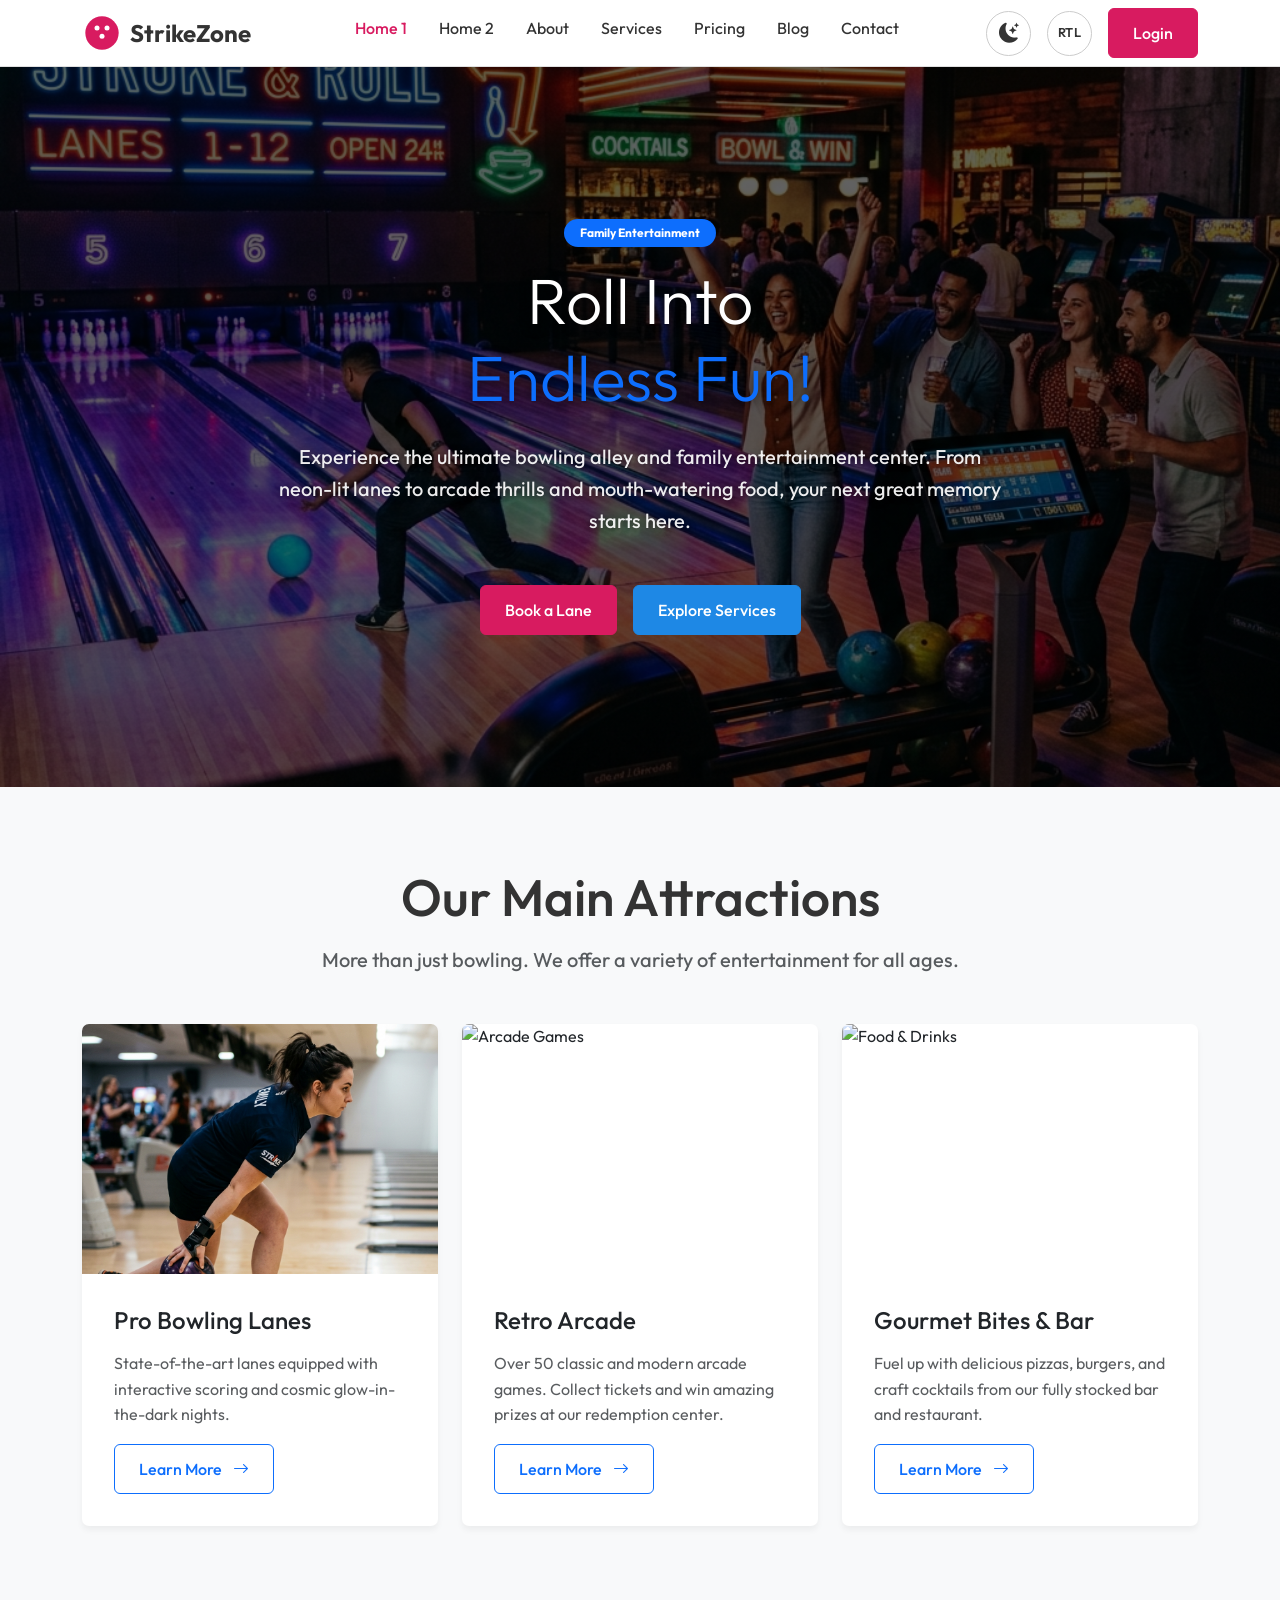
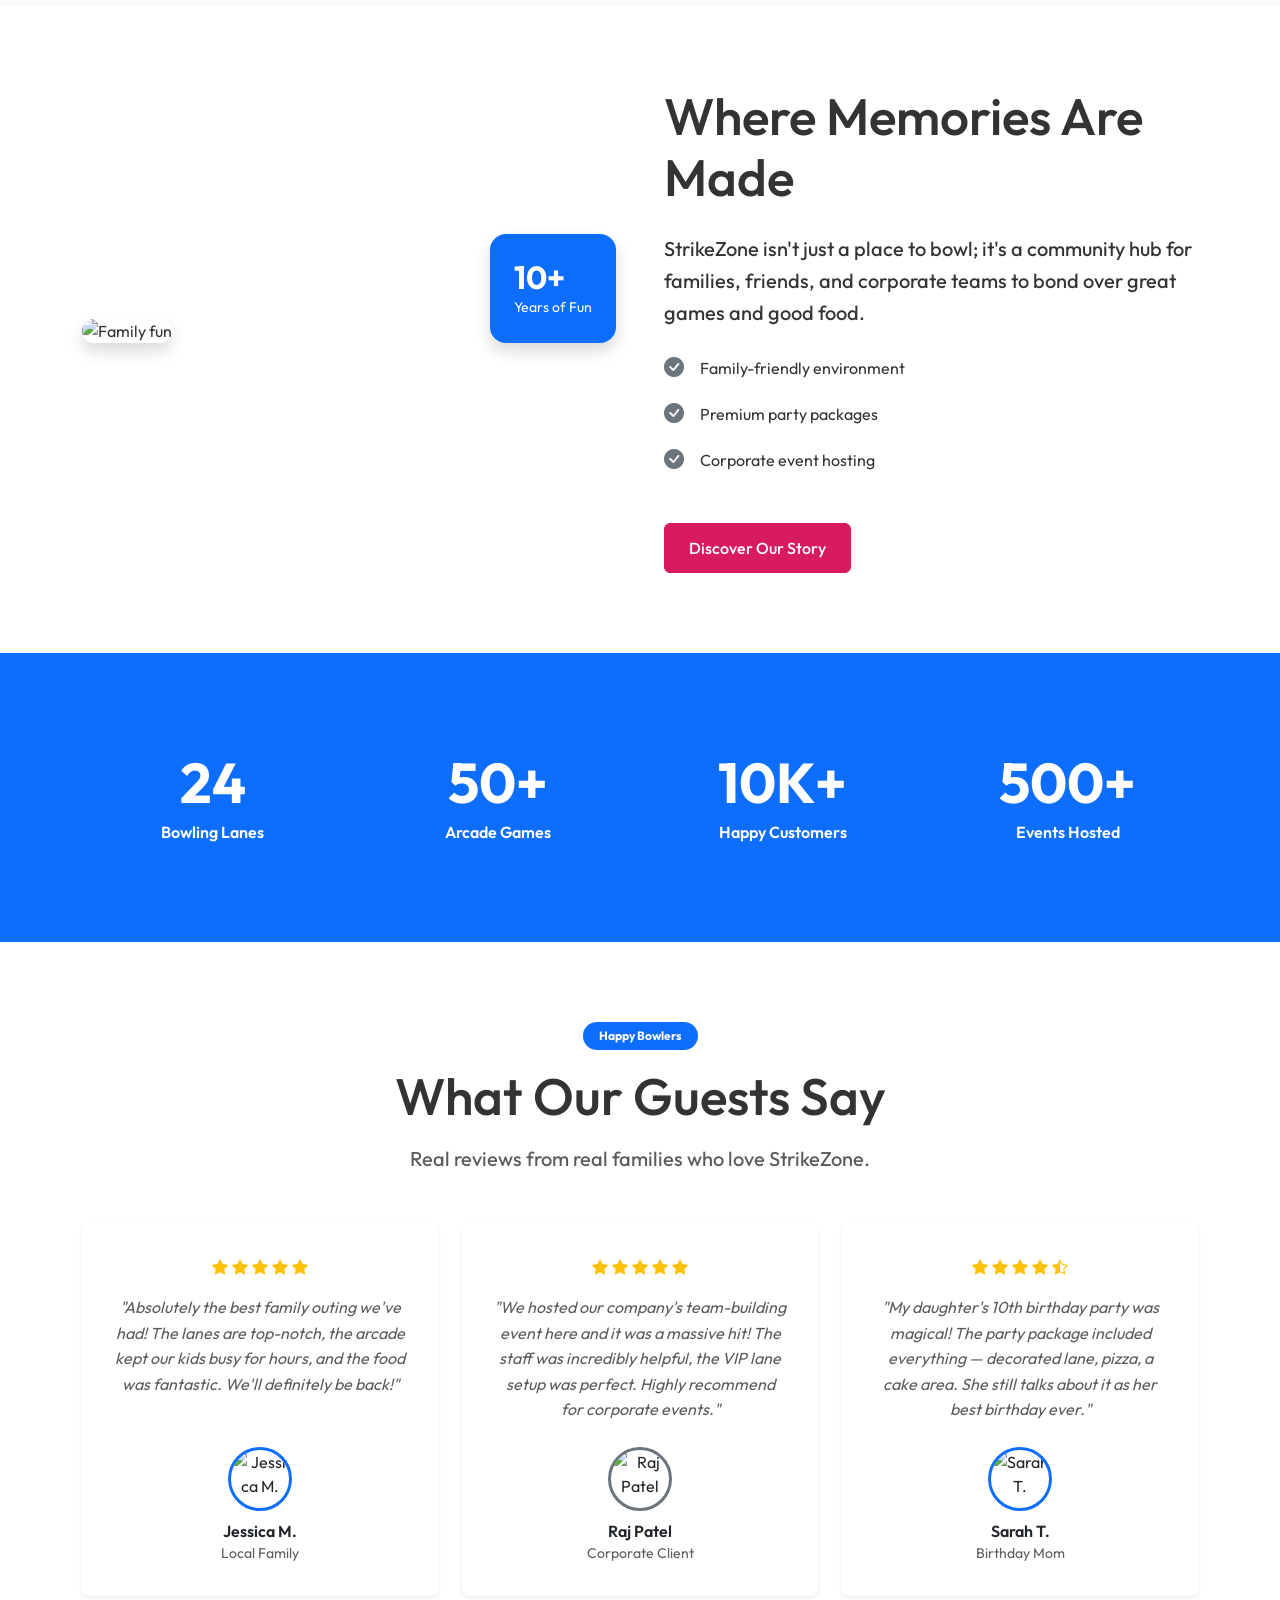
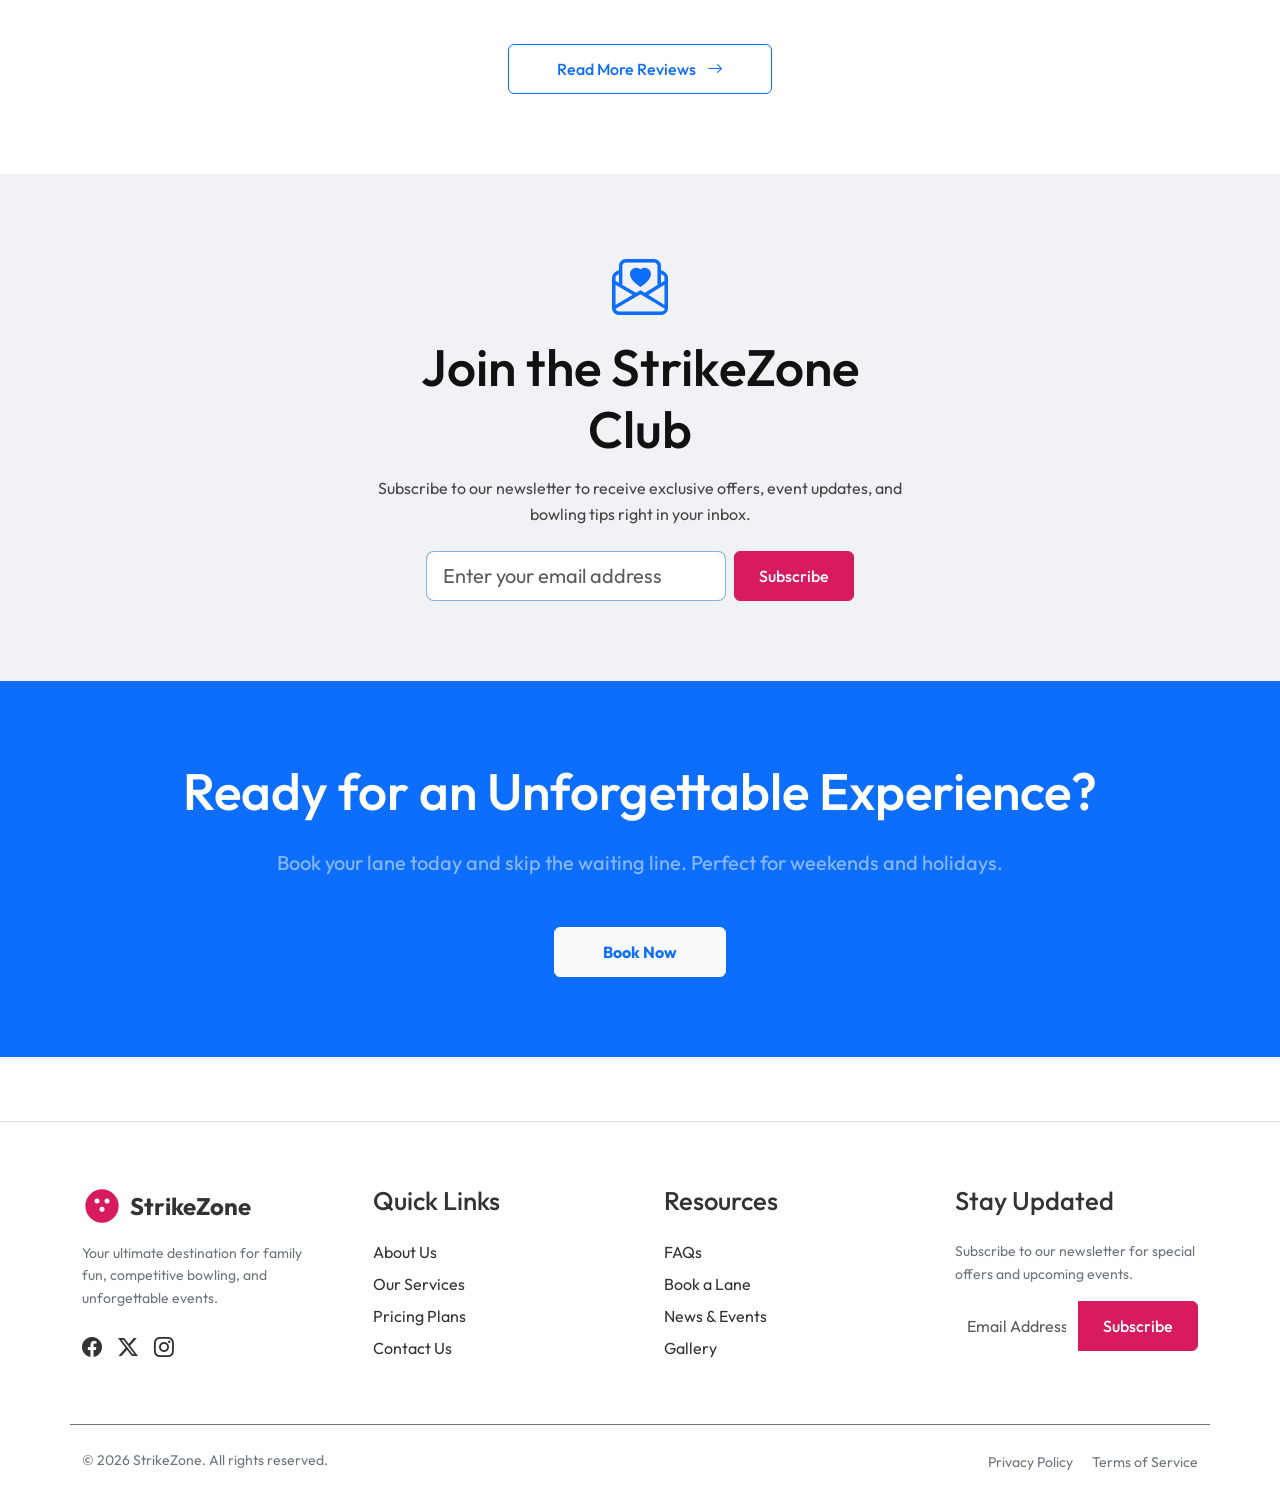
==== commit 81e7da69: "UI enhancements, responsive layout fixes, and consistent logo updates" ====
--- a/index.html
+++ b/index.html
@@ -58,6 +58,9 @@
                     <div class="offcanvas-title d-flex align-items-center gap-2" id="offcanvasNavbarLabel">
                         <svg width="30" height="30" viewBox="0 0 24 24" fill="var(--primary-color)" xmlns="http://www.w3.org/2000/svg">
                             <circle cx="12" cy="12" r="10" />
+                            <circle cx="9" cy="9" r="1.5" fill="#fff" />
+                            <circle cx="15" cy="9" r="1.5" fill="#fff" />
+                            <circle cx="12" cy="14" r="1.5" fill="#fff" />
                         </svg>
                         <span class="fw-bold fs-5 text-body">StrikeZone</span>
                     </div>
@@ -133,7 +136,7 @@
                     <!-- Card 1 -->
                     <div class="col-md-4">
                         <div class="card h-100 border-0 text-start">
-                            <img src="assets/images/blog-bowling-tips.png" class="card-img-top" alt="Bowling Lanes">
+                            <img src="assets/images/blog-bowling-tips.png" class="card-img-top" style="object-position: top center;" alt="Bowling Lanes">
                             <div class="card-body d-flex flex-column">
                                 <h3 class="h4 mb-3 text-start">Pro Bowling Lanes</h3>
                                 <p class="text-muted text-start flex-grow-1">State-of-the-art lanes equipped with interactive scoring and cosmic glow-in-the-dark nights.</p>
@@ -342,7 +345,7 @@
             <div class="row g-5">
                 <!-- Column 1: Brand -->
                 <div class="col-lg-3 col-md-6">
-                    <a class="d-flex align-items-center gap-2 text-white text-decoration-none mb-3" href="index.html">
+                    <a class="d-flex align-items-center gap-2 text-body text-decoration-none mb-3" href="index.html">
                         <svg width="40" height="40" viewBox="0 0 24 24" fill="var(--primary-color)" xmlns="http://www.w3.org/2000/svg">
                             <circle cx="12" cy="12" r="10" />
                             <circle cx="9" cy="9" r="1.5" fill="#fff" />
@@ -351,7 +354,7 @@
                         </svg>
                         <span class="fw-bold fs-4">StrikeZone</span>
                     </a>
-                    <p class="small text-white-50 mb-4">Your ultimate destination for family fun, competitive bowling, and unforgettable events.</p>
+                    <p class="small text-muted mb-4">Your ultimate destination for family fun, competitive bowling, and unforgettable events.</p>
                     <div class="d-flex gap-3">
                         <a href="#" aria-label="Facebook"><i class="bi bi-facebook fs-5"></i></a>
                         <a href="#" aria-label="Twitter"><i class="bi bi-twitter-x fs-5"></i></a>
@@ -360,7 +363,7 @@
                 </div>
                 <!-- Column 2: Quick Links -->
                 <div class="col-lg-3 col-md-6">
-                    <h5 class="mb-4 text-white">Quick Links</h5>
+                    <h5 class="mb-4 text-body">Quick Links</h5>
                     <ul class="list-unstyled d-flex flex-column gap-2">
                         <li><a href="about.html">About Us</a></li>
                         <li><a href="services.html">Our Services</a></li>
@@ -370,7 +373,7 @@
                 </div>
                 <!-- Column 3: Support Links -->
                 <div class="col-lg-3 col-md-6">
-                    <h5 class="mb-4 text-white">Resources</h5>
+                    <h5 class="mb-4 text-body">Resources</h5>
                     <ul class="list-unstyled d-flex flex-column gap-2">
                         <li><a href="faq.html">FAQs</a></li>
                         <li><a href="booking.html">Book a Lane</a></li>
@@ -380,8 +383,8 @@
                 </div>
                 <!-- Column 4: Newsletter -->
                 <div class="col-lg-3 col-md-6">
-                    <h5 class="mb-4 text-white">Stay Updated</h5>
-                    <p class="small text-white-50 mb-3">Subscribe to our newsletter for special offers and upcoming events.</p>
+                    <h5 class="mb-4 text-body">Stay Updated</h5>
+                    <p class="small text-muted mb-3">Subscribe to our newsletter for special offers and upcoming events.</p>
                     <form class="d-flex" onsubmit="event.preventDefault();">
                         <input type="email" class="form-control rounded-end-0 border-0" placeholder="Email Address" required>
                         <button class="btn btn-primary rounded-start-0" type="submit">Subscribe</button>
@@ -390,11 +393,11 @@
             </div>
             <div class="row mt-5 pt-4 border-top border-secondary text-center text-md-start">
                 <div class="col-md-6 mb-3 mb-md-0">
-                    <p class="small text-white-50 mb-0">&copy; 2026 StrikeZone. All rights reserved.</p>
+                    <p class="small text-muted mb-0">&copy; 2026 StrikeZone. All rights reserved.</p>
                 </div>
                 <div class="col-md-6 text-md-end">
-                    <a href="#" class="small text-white-50 me-3">Privacy Policy</a>
-                    <a href="#" class="small text-white-50">Terms of Service</a>
+                    <a href="#" class="small text-muted me-3">Privacy Policy</a>
+                    <a href="#" class="small text-muted">Terms of Service</a>
                 </div>
             </div>
         </div>
--- a/assets/css/style.css
+++ b/assets/css/style.css
@@ -84,8 +84,8 @@
 
 /* Header & Nav */
 .navbar {
-  background-color: var(--bg-color);
-  border-bottom: 1px solid var(--border-color);
+  background-color: #ffffff !important;
+  border-bottom: 1px solid #e0e0e0 !important;
   transition: background-color 0.3s ease;
 }
 .navbar.sticky-top {
@@ -98,18 +98,37 @@
   max-height: 50px;
   object-fit: contain;
 }
+.navbar .text-body {
+  color: #333333 !important;
+}
 .nav-link {
   font-weight: 450;
-  color: var(--text-color);
-}
-.nav-link.active {
+  color: #333333 !important;
+  white-space: nowrap;
+}
+.nav-link.active, .nav-link:hover {
   color: var(--primary-color) !important;
   font-weight: 500;
 }
 
+/* Adjust navbar spacing for 1024px screens to prevent overlap */
+@media (min-width: 992px) and (max-width: 1199.98px) {
+  .navbar-nav .nav-link {
+    padding-right: 0.4rem !important;
+    padding-left: 0.4rem !important;
+  }
+  .navbar-nav.gap-lg-3 {
+    gap: 0.5rem !important;
+  }
+}
+
 /* Offcanvas Mobile Menu */
 .offcanvas {
-  background-color: var(--bg-color);
+  background-color: #ffffff !important;
+  color: #333333 !important;
+}
+.offcanvas .text-body {
+  color: #333333 !important;
 }
 .offcanvas-title img {
   max-width: 150px;
@@ -117,6 +136,26 @@
 }
 
 /* Theme / RTL Toggles */
+.offcanvas-header .btn-close {
+  background-color: transparent;
+  border: 1px solid var(--border-color);
+  border-radius: 50%;
+  width: 45px;
+  height: 45px;
+  padding: 0;
+  margin-left: auto;
+  margin-right: -0.5rem;
+  opacity: 0.8;
+  box-sizing: border-box;
+  background-size: 1.2rem;
+  transition: all 0.3s ease;
+}
+.offcanvas-header .btn-close:hover {
+  opacity: 1;
+  background-color: var(--border-color);
+  transform: rotate(90deg);
+}
+
 .theme-toggle-btn {
   background: transparent;
   border: 1px solid var(--border-color);
@@ -136,13 +175,13 @@
   background: transparent;
   border: 1px solid var(--border-color);
   color: var(--text-color);
-  border-radius: 22px;
-  padding: 0 14px;
+  border-radius: 50%;
+  padding: 0;
   display: inline-flex;
   align-items: center;
   justify-content: center;
+  width: 45px;
   height: 45px;
-  min-width: 45px;
   font-size: 0.8rem;
   font-weight: 600;
   letter-spacing: 0.05em;
@@ -152,6 +191,17 @@
 
 .theme-toggle-btn:hover, .rtl-toggle-btn:hover {
   background-color: var(--border-color);
+}
+
+/* Force high contrast for toggles inside always-light containers */
+.navbar .theme-toggle-btn, .navbar .rtl-toggle-btn,
+.offcanvas .theme-toggle-btn, .offcanvas .rtl-toggle-btn {
+  color: #333333 !important;
+  border-color: #cccccc !important;
+}
+.navbar .theme-toggle-btn:hover, .navbar .rtl-toggle-btn:hover,
+.offcanvas .theme-toggle-btn:hover, .offcanvas .rtl-toggle-btn:hover {
+  background-color: #f1f1f1 !important;
 }
 
 /* Hero Section */
@@ -196,18 +246,25 @@
 
 /* Footer */
 .footer {
-  background-color: var(--tertiary-color);
-  color: #fff;
+  background-color: #ffffff !important;
+  border-top: 1px solid #e0e0e0 !important;
+  color: #333333 !important;
   padding: 4rem 0 2rem;
   margin-top: 4rem;
 }
+.footer .text-body {
+  color: #333333 !important;
+}
+.footer .text-muted {
+  color: #6c757d !important;
+}
 .footer a {
-  color: #adb5bd;
+  color: #333333 !important;
   text-decoration: none;
   transition: color 0.3s ease;
 }
 .footer a:hover {
-  color: #fff;
+  color: var(--primary-color) !important;
 }
 .footer-logo {
   max-width: 180px;
@@ -243,6 +300,37 @@
 }
 
 /* Utilities */
+/* Blog Read More CTA */
+.read-more-link {
+  color: var(--primary-color) !important;
+  transition: all 0.3s ease;
+  display: inline-block;
+}
+.read-more-link:hover {
+  transform: translateX(5px);
+}
+.read-more-link i {
+  transition: transform 0.3s ease;
+}
+.read-more-link:hover i {
+  transform: translateX(3px);
+}
+
+/* Pagination Hover Fix */
+.page-link {
+  color: #6c757d;
+  transition: all 0.3s ease;
+}
+.page-link:hover {
+  background-color: var(--primary-color) !important;
+  color: #ffffff !important;
+  border-color: var(--primary-color) !important;
+}
+.page-item.active .page-link {
+  background-color: var(--primary-color) !important;
+  border-color: var(--primary-color) !important;
+}
+
 .section-padding {
   padding: 5rem 0;
 }
--- a/assets/css/dark-mode.css
+++ b/assets/css/dark-mode.css
@@ -4,17 +4,6 @@
   --text-color: #e0e0e0;
   --card-bg: #1e1e1e;
   --border-color: #333333;
-}
-
-[data-bs-theme="dark"] .navbar {
-  background-color: #121212;
-  border-bottom-color: #333333;
-}
-
-[data-bs-theme="dark"] .navbar-brand img,
-[data-bs-theme="dark"] .footer-logo,
-[data-bs-theme="dark"] .offcanvas-title img {
-  filter: brightness(0) invert(1);
 }
 
 [data-bs-theme="dark"] .card {
--- a/assets/css/rtl.css
+++ b/assets/css/rtl.css
@@ -32,3 +32,8 @@
 [dir="rtl"] .card-body {
   text-align: center;
 }
+
+[dir="rtl"] .offcanvas-header .btn-close {
+  margin-left: -0.5rem !important;
+  margin-right: auto !important;
+}
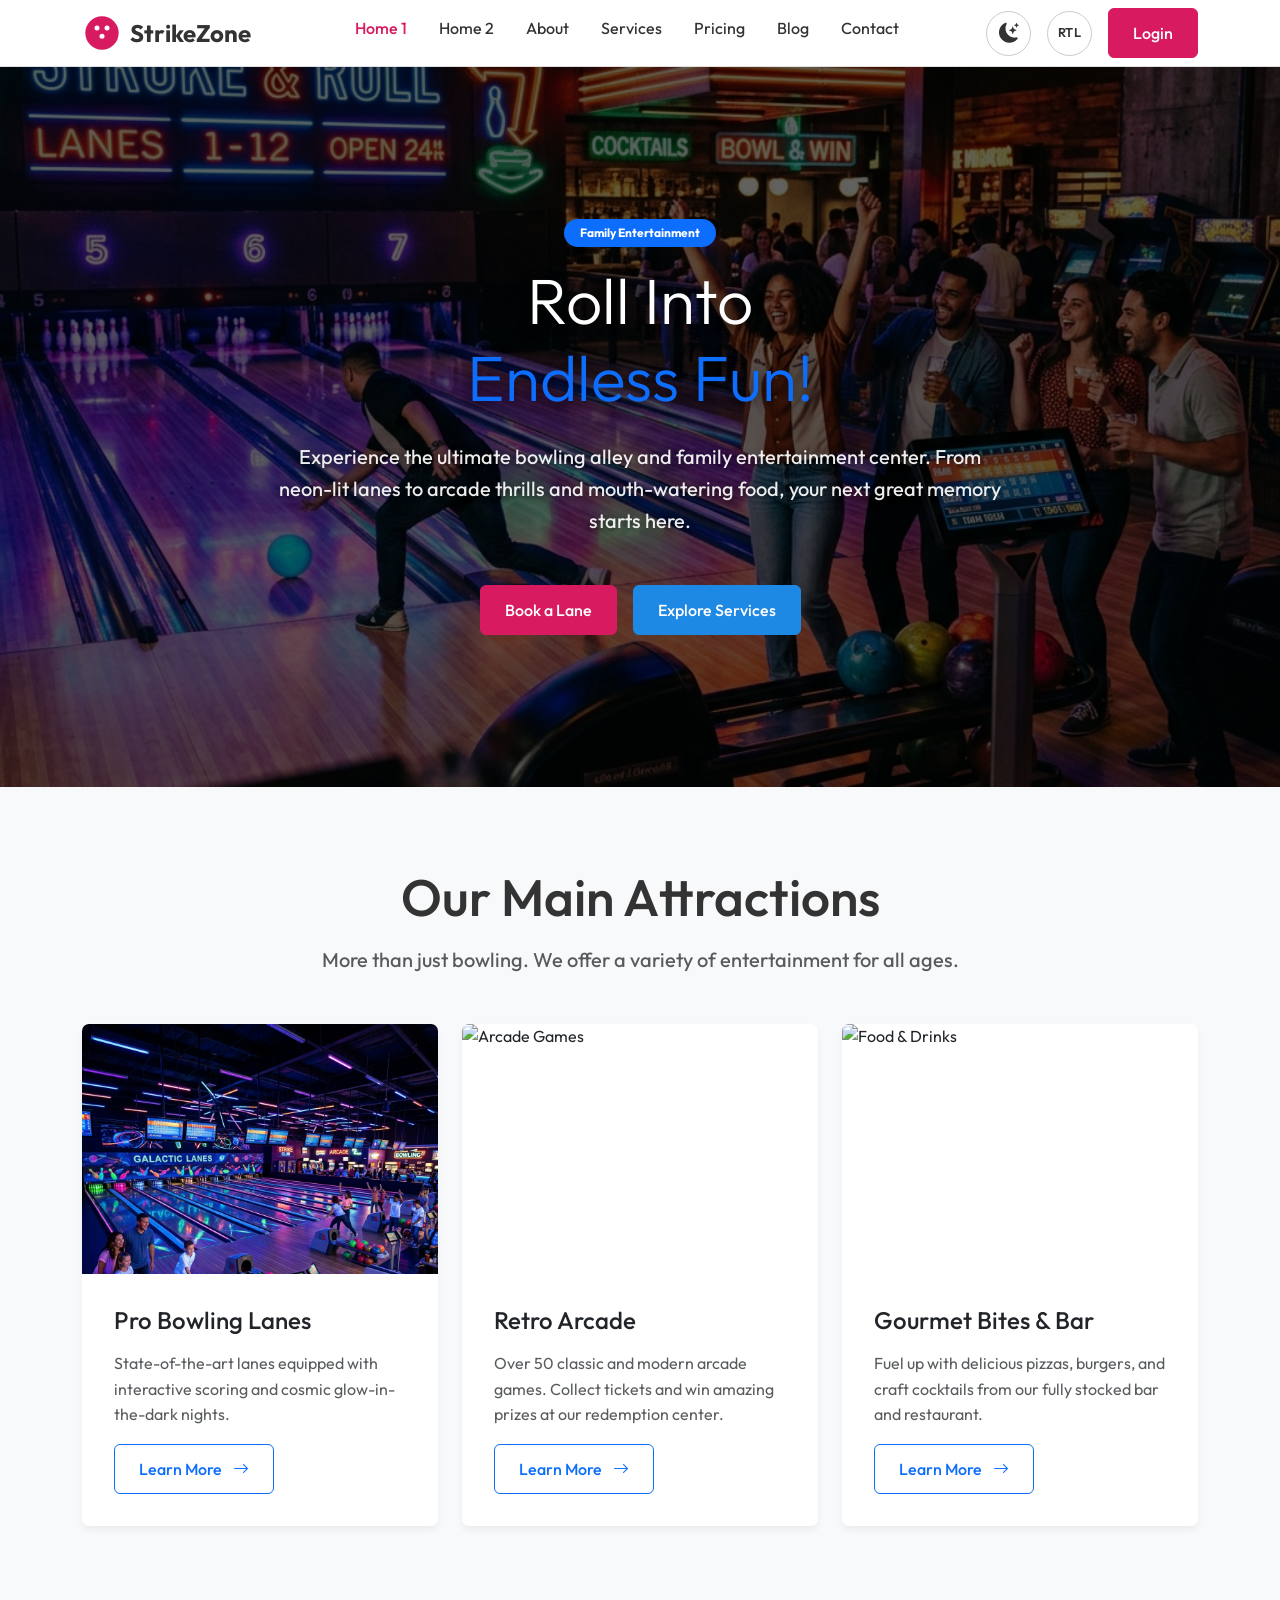
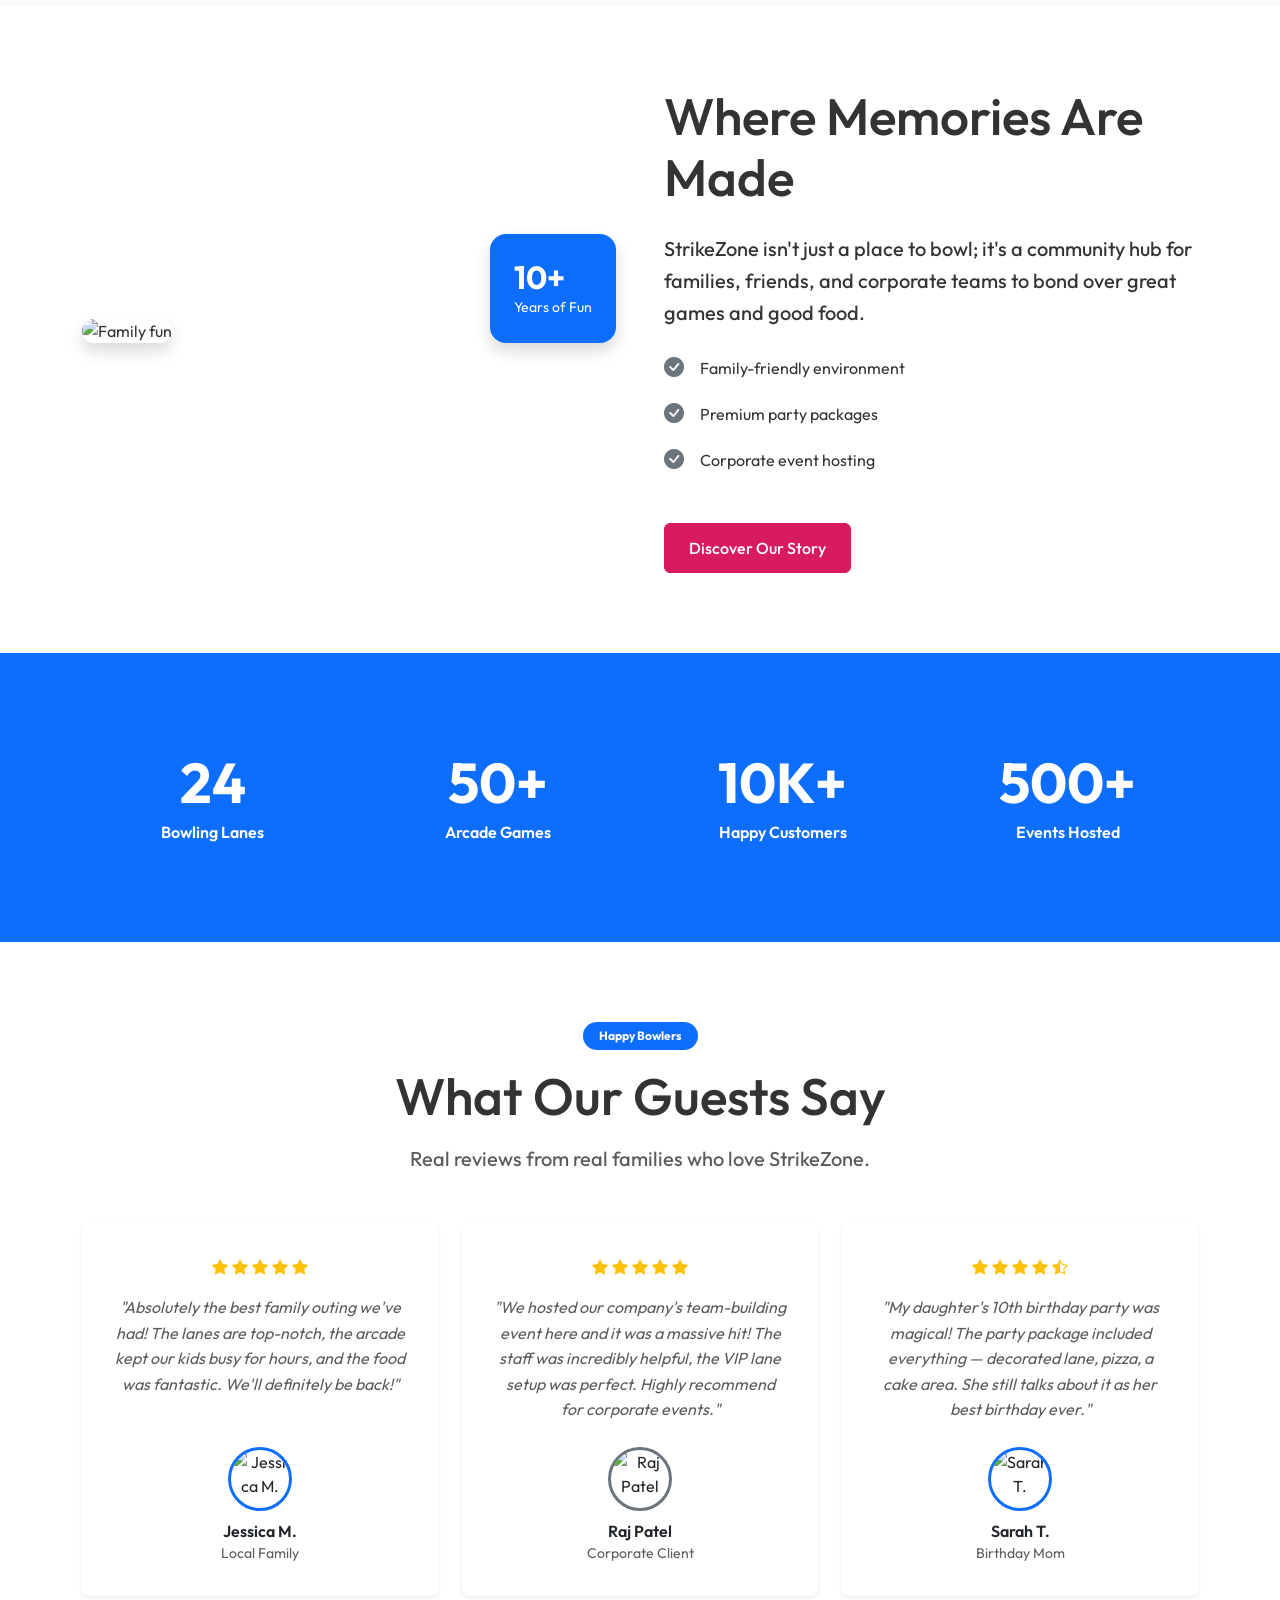
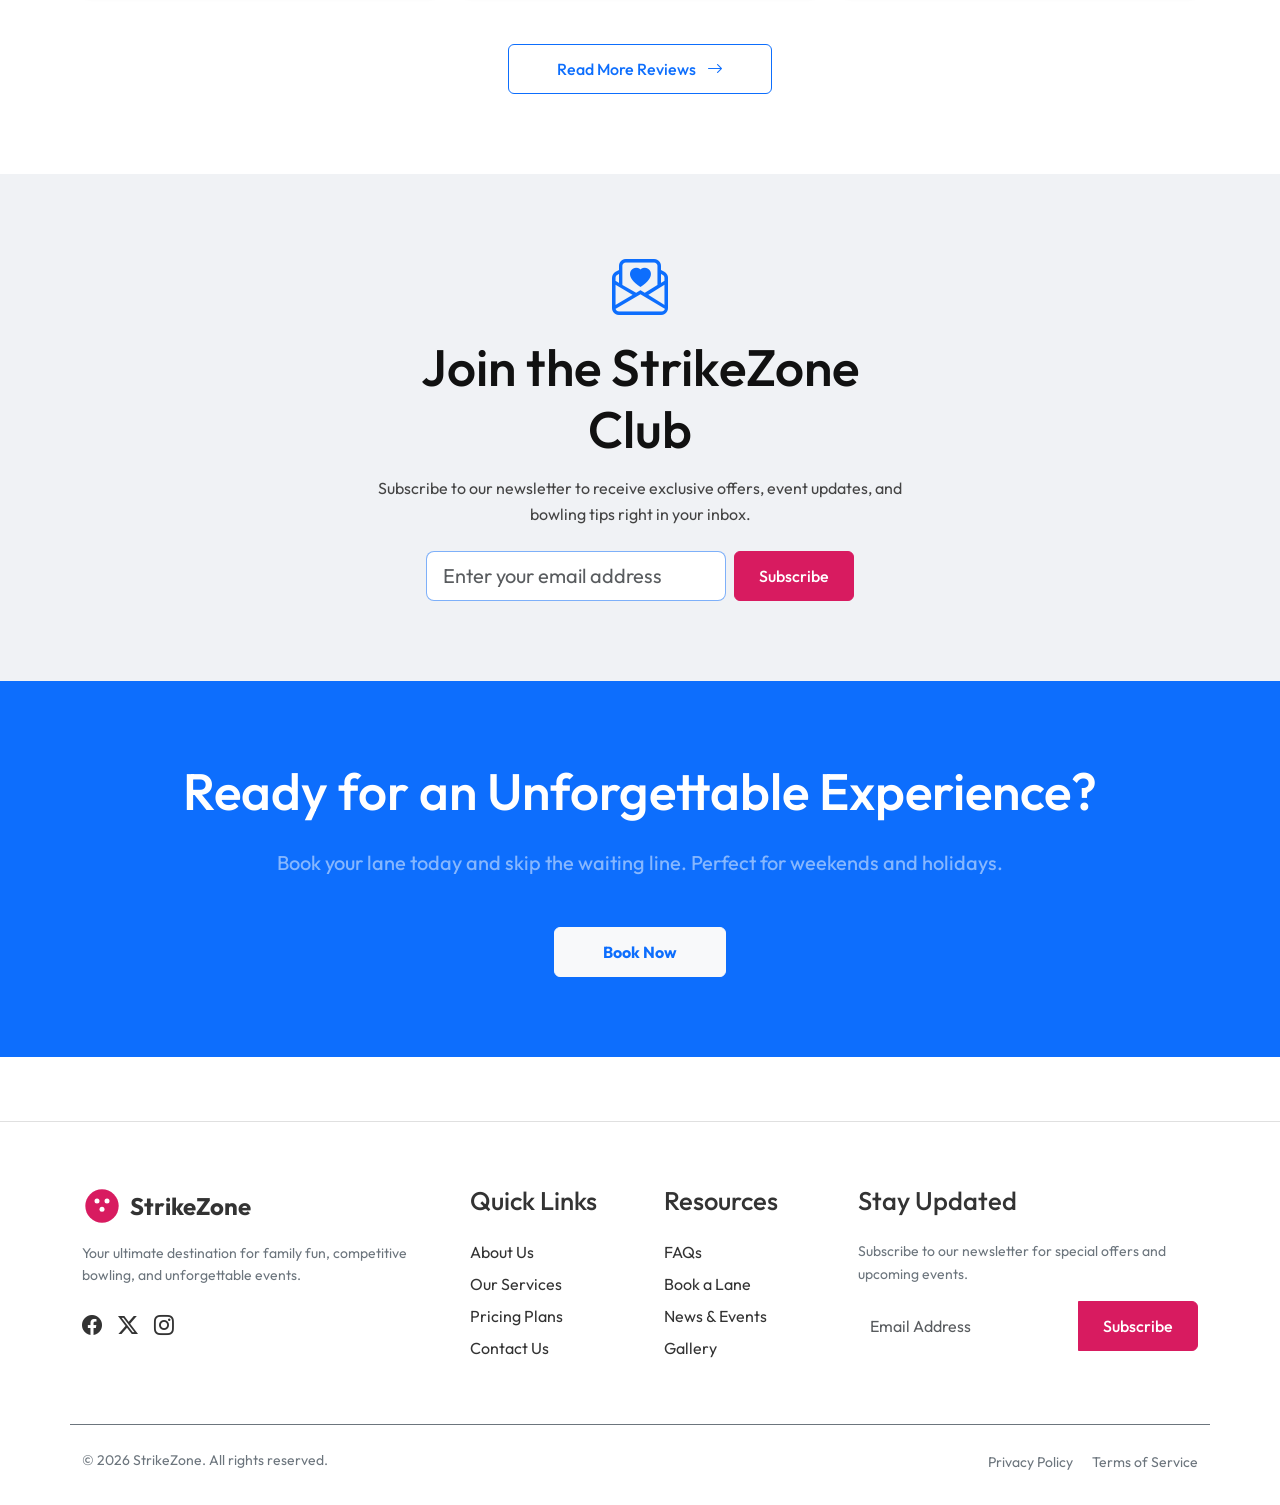
==== commit ee3ee644: "Fix navbar dark mode, update service images, and adjust mobile guest tag" ====
--- a/index.html
+++ b/index.html
@@ -136,7 +136,7 @@
                     <!-- Card 1 -->
                     <div class="col-md-4">
                         <div class="card h-100 border-0 text-start">
-                            <img src="assets/images/blog-bowling-tips.png" class="card-img-top" style="object-position: top center;" alt="Bowling Lanes">
+                            <img src="assets/images/home_pro_bowling.png" class="card-img-top" style="object-position: top center;" alt="Bowling Lanes">
                             <div class="card-body d-flex flex-column">
                                 <h3 class="h4 mb-3 text-start">Pro Bowling Lanes</h3>
                                 <p class="text-muted text-start flex-grow-1">State-of-the-art lanes equipped with interactive scoring and cosmic glow-in-the-dark nights.</p>
--- a/assets/css/style.css
+++ b/assets/css/style.css
@@ -340,3 +340,14 @@
 [data-bs-theme="dark"] .bg-light-alt {
   background-color: #1a1a1a;
 }
+/* Footer Column Width Fix for 1024px */
+@media (min-width: 992px) {
+  .footer .row > .col-lg-3:nth-child(1),
+  .footer .row > .col-lg-3:nth-child(4) {
+    width: 33.33333333%;
+  }
+  .footer .row > .col-lg-3:nth-child(2),
+  .footer .row > .col-lg-3:nth-child(3) {
+    width: 16.66666667%;
+  }
+}
--- a/assets/css/dark-mode.css
+++ b/assets/css/dark-mode.css
@@ -12,20 +12,61 @@
 
 [data-bs-theme="dark"] .theme-toggle-btn,
 [data-bs-theme="dark"] .rtl-toggle-btn {
-  border-color: #555;
-  color: #e0e0e0;
+  border-color: #555 !important;
+  color: #e0e0e0 !important;
 }
 [data-bs-theme="dark"] .theme-toggle-btn:hover,
 [data-bs-theme="dark"] .rtl-toggle-btn:hover {
-  background-color: #333;
+  background-color: #333 !important;
+}
+
+[data-bs-theme="dark"] .navbar {
+  background-color: var(--card-bg) !important;
+  border-bottom-color: var(--border-color) !important;
+}
+[data-bs-theme="dark"] .navbar .text-body,
+[data-bs-theme="dark"] .navbar-brand .text-body,
+[data-bs-theme="dark"] .nav-link {
+  color: var(--text-color) !important;
+}
+[data-bs-theme="dark"] .nav-link.active, 
+[data-bs-theme="dark"] .nav-link:hover {
+  color: var(--primary-color) !important;
 }
 
 [data-bs-theme="dark"] .offcanvas {
-  background-color: #1e1e1e;
-  color: #e0e0e0;
+  background-color: var(--card-bg) !important;
+  color: var(--text-color) !important;
+  --bs-offcanvas-bg: var(--card-bg);
+}
+[data-bs-theme="dark"] .offcanvas-header,
+[data-bs-theme="dark"] .offcanvas-body {
+  background-color: var(--card-bg) !important;
+  color: var(--text-color) !important;
+}
+[data-bs-theme="dark"] .offcanvas .text-body,
+[data-bs-theme="dark"] .offcanvas-title {
+  color: var(--text-color) !important;
 }
 [data-bs-theme="dark"] .btn-close {
   filter: invert(1) grayscale(100%) brightness(200%);
+}
+
+/* Footer Dark Mode */
+[data-bs-theme="dark"] .footer {
+  background-color: var(--card-bg) !important;
+  border-top-color: var(--border-color) !important;
+  color: var(--text-color) !important;
+}
+[data-bs-theme="dark"] .footer .text-body,
+[data-bs-theme="dark"] .footer a {
+  color: var(--text-color) !important;
+}
+[data-bs-theme="dark"] .footer .text-muted {
+  color: #a0a0a0 !important;
+}
+[data-bs-theme="dark"] .footer a:hover {
+  color: var(--primary-color) !important;
 }
 
 /* ── Newsletter Section: guaranteed contrast in both modes ── */
--- a/assets/css/rtl.css
+++ b/assets/css/rtl.css
@@ -15,6 +15,16 @@
 [dir="rtl"] .me-3 {
   margin-left: 1rem !important;
   margin-right: 0 !important;
+}
+
+[dir="rtl"] .me-2 {
+  margin-left: 0.5rem !important;
+  margin-right: 0 !important;
+}
+
+[dir="rtl"] .ms-2 {
+  margin-right: 0.5rem !important;
+  margin-left: 0 !important;
 }
 
 [dir="rtl"] .offcanvas {
@@ -37,3 +47,60 @@
   margin-left: -0.5rem !important;
   margin-right: auto !important;
 }
+
+/* Fix text alignments in RTL */
+[dir="rtl"] .text-start {
+  text-align: right !important;
+}
+[dir="rtl"] .text-end {
+  text-align: left !important;
+}
+@media (min-width: 768px) {
+  [dir="rtl"] .text-md-start {
+    text-align: right !important;
+  }
+  [dir="rtl"] .text-md-end {
+    text-align: left !important;
+  }
+}
+
+/* Fix ul padding for list-unstyled in RTL */
+[dir="rtl"] .list-unstyled {
+  padding-right: 0 !important;
+}
+
+/* Fix accordion chevron placement in RTL */
+[dir="rtl"] .accordion-button::after {
+  margin-left: 0 !important;
+  margin-right: auto !important;
+}
+
+/* Fix rounded corners for inputs and buttons in RTL */
+[dir="rtl"] .rounded-end-0 {
+  border-top-left-radius: 0 !important;
+  border-bottom-left-radius: 0 !important;
+  border-top-right-radius: 6px !important;
+  border-bottom-right-radius: 6px !important;
+}
+[dir="rtl"] .rounded-start-0 {
+  border-top-right-radius: 0 !important;
+  border-bottom-right-radius: 0 !important;
+  border-top-left-radius: 6px !important;
+  border-bottom-left-radius: 6px !important;
+}
+
+/* Auth Page RTL Overrides */
+[dir="rtl"] .auth-top-controls {
+  right: auto !important;
+  left: 1rem !important;
+}
+
+[dir="rtl"] input[type="password"] {
+  padding-right: 1rem !important;
+  padding-left: 3rem !important;
+}
+
+[dir="rtl"] .position-relative > .btn.end-0 {
+  right: auto !important;
+  left: 0 !important;
+}
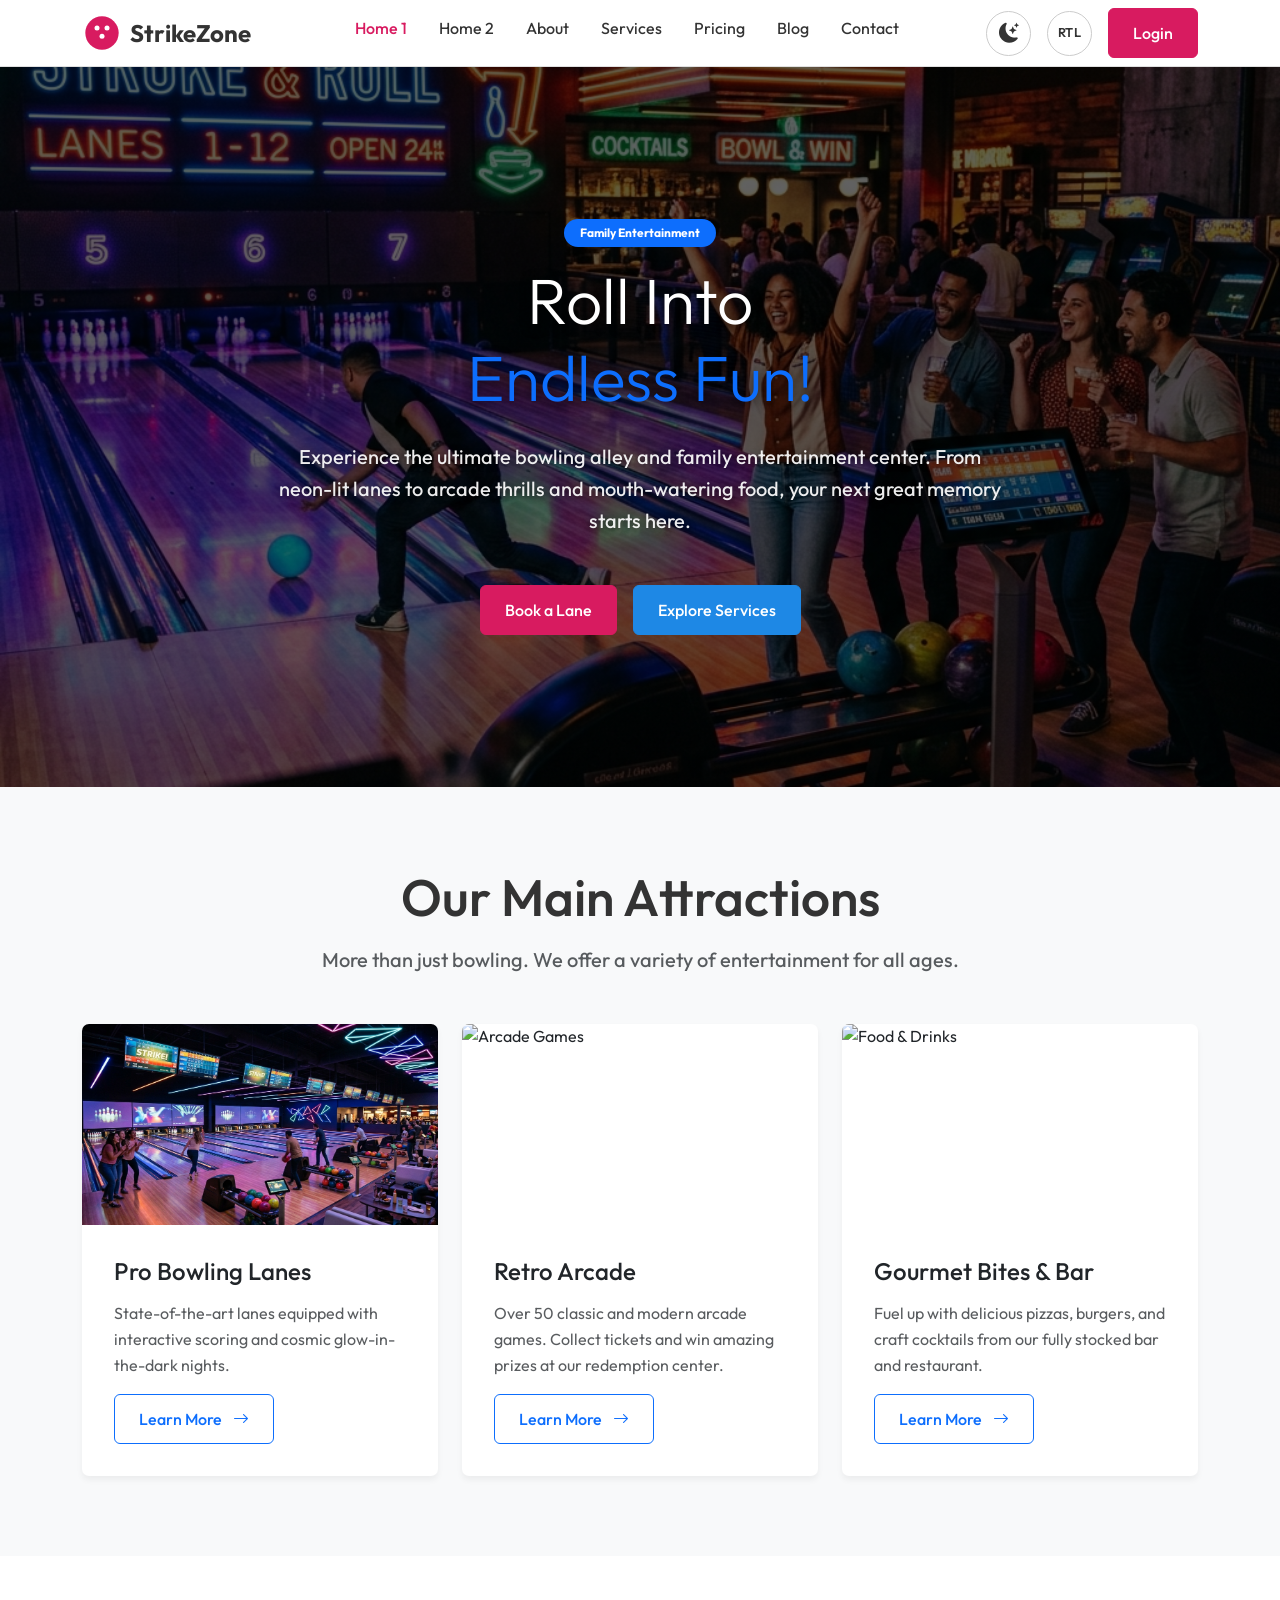
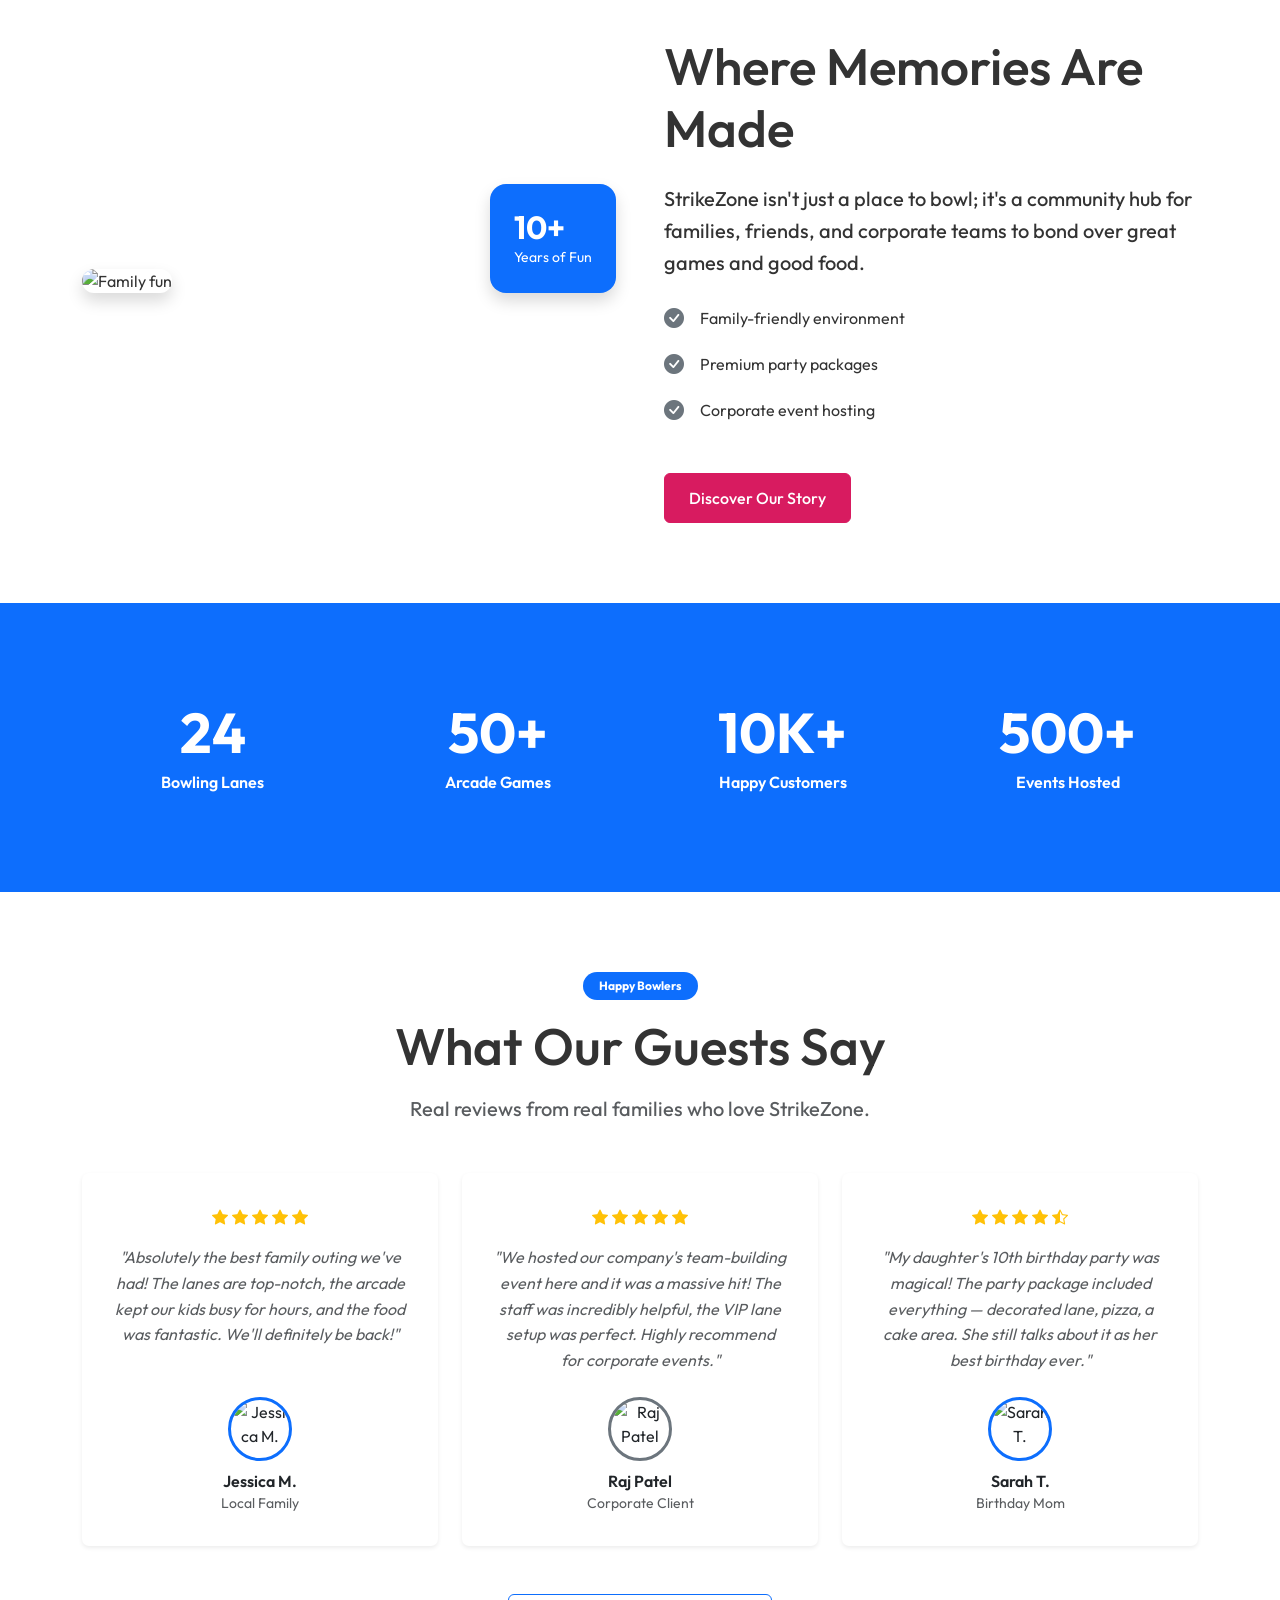
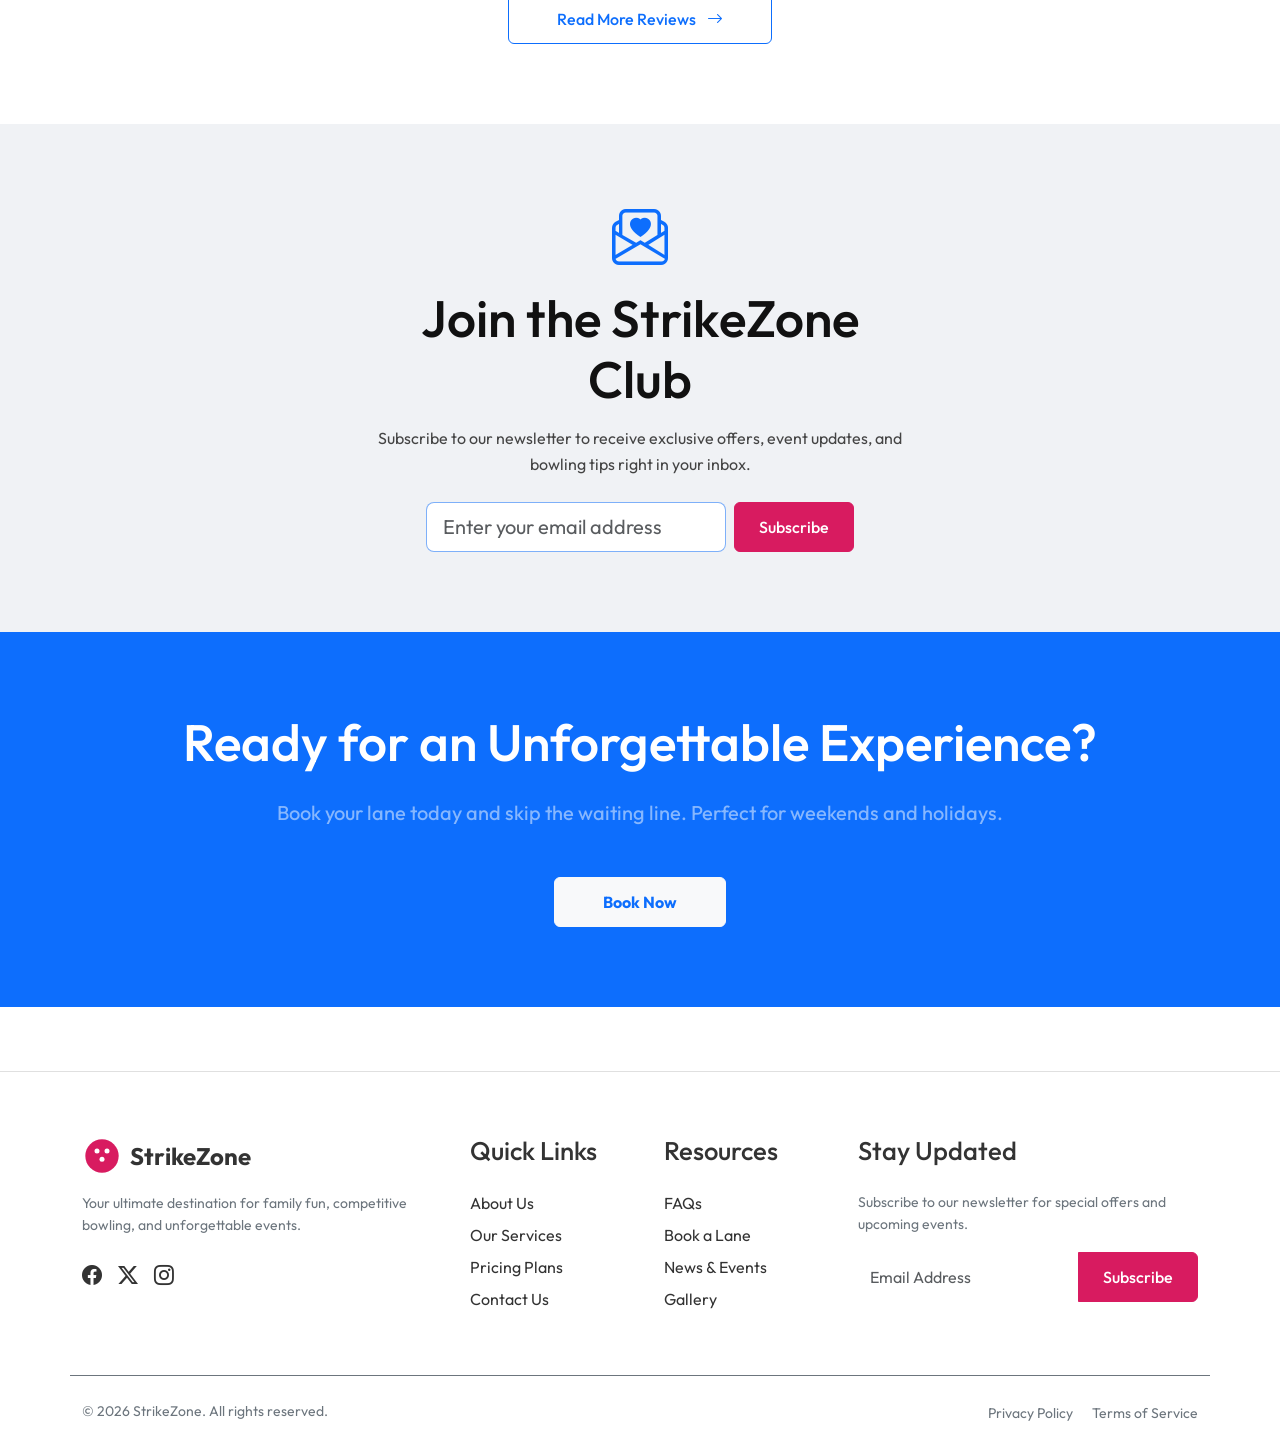
==== commit a1200a78: "Update card images and CSS to prevent cropping" ====
--- a/index.html
+++ b/index.html
@@ -136,7 +136,7 @@
                     <!-- Card 1 -->
                     <div class="col-md-4">
                         <div class="card h-100 border-0 text-start">
-                            <img src="assets/images/home_pro_bowling.png" class="card-img-top" style="object-position: top center;" alt="Bowling Lanes">
+                            <img src="assets/images/pro_bowling_lane_new.png" class="card-img-top" alt="Bowling Lanes">
                             <div class="card-body d-flex flex-column">
                                 <h3 class="h4 mb-3 text-start">Pro Bowling Lanes</h3>
                                 <p class="text-muted text-start flex-grow-1">State-of-the-art lanes equipped with interactive scoring and cosmic glow-in-the-dark nights.</p>
--- a/assets/css/style.css
+++ b/assets/css/style.css
@@ -79,7 +79,9 @@
   border-top-left-radius: 7px;
   border-top-right-radius: 7px;
   object-fit: cover;
-  height: 250px;
+  aspect-ratio: 16 / 9;
+  height: auto;
+  width: 100%;
 }
 
 /* Header & Nav */
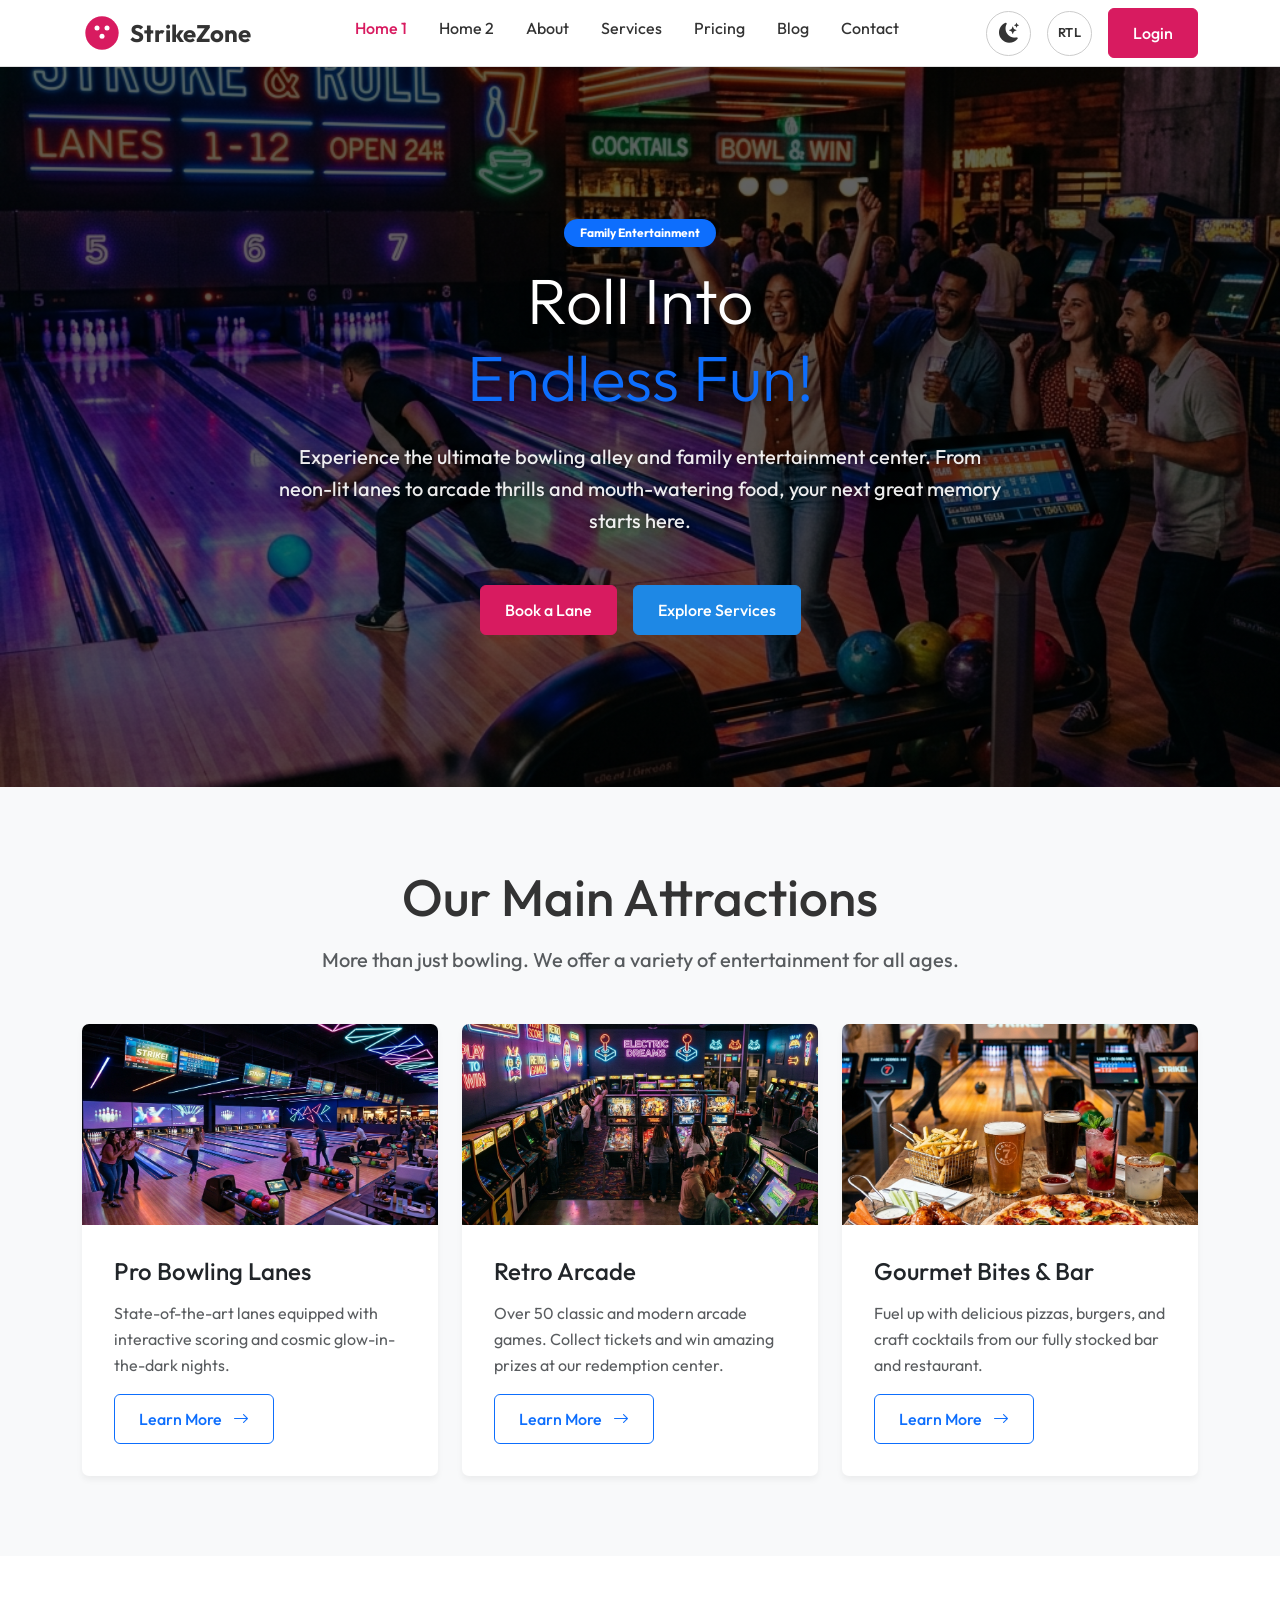
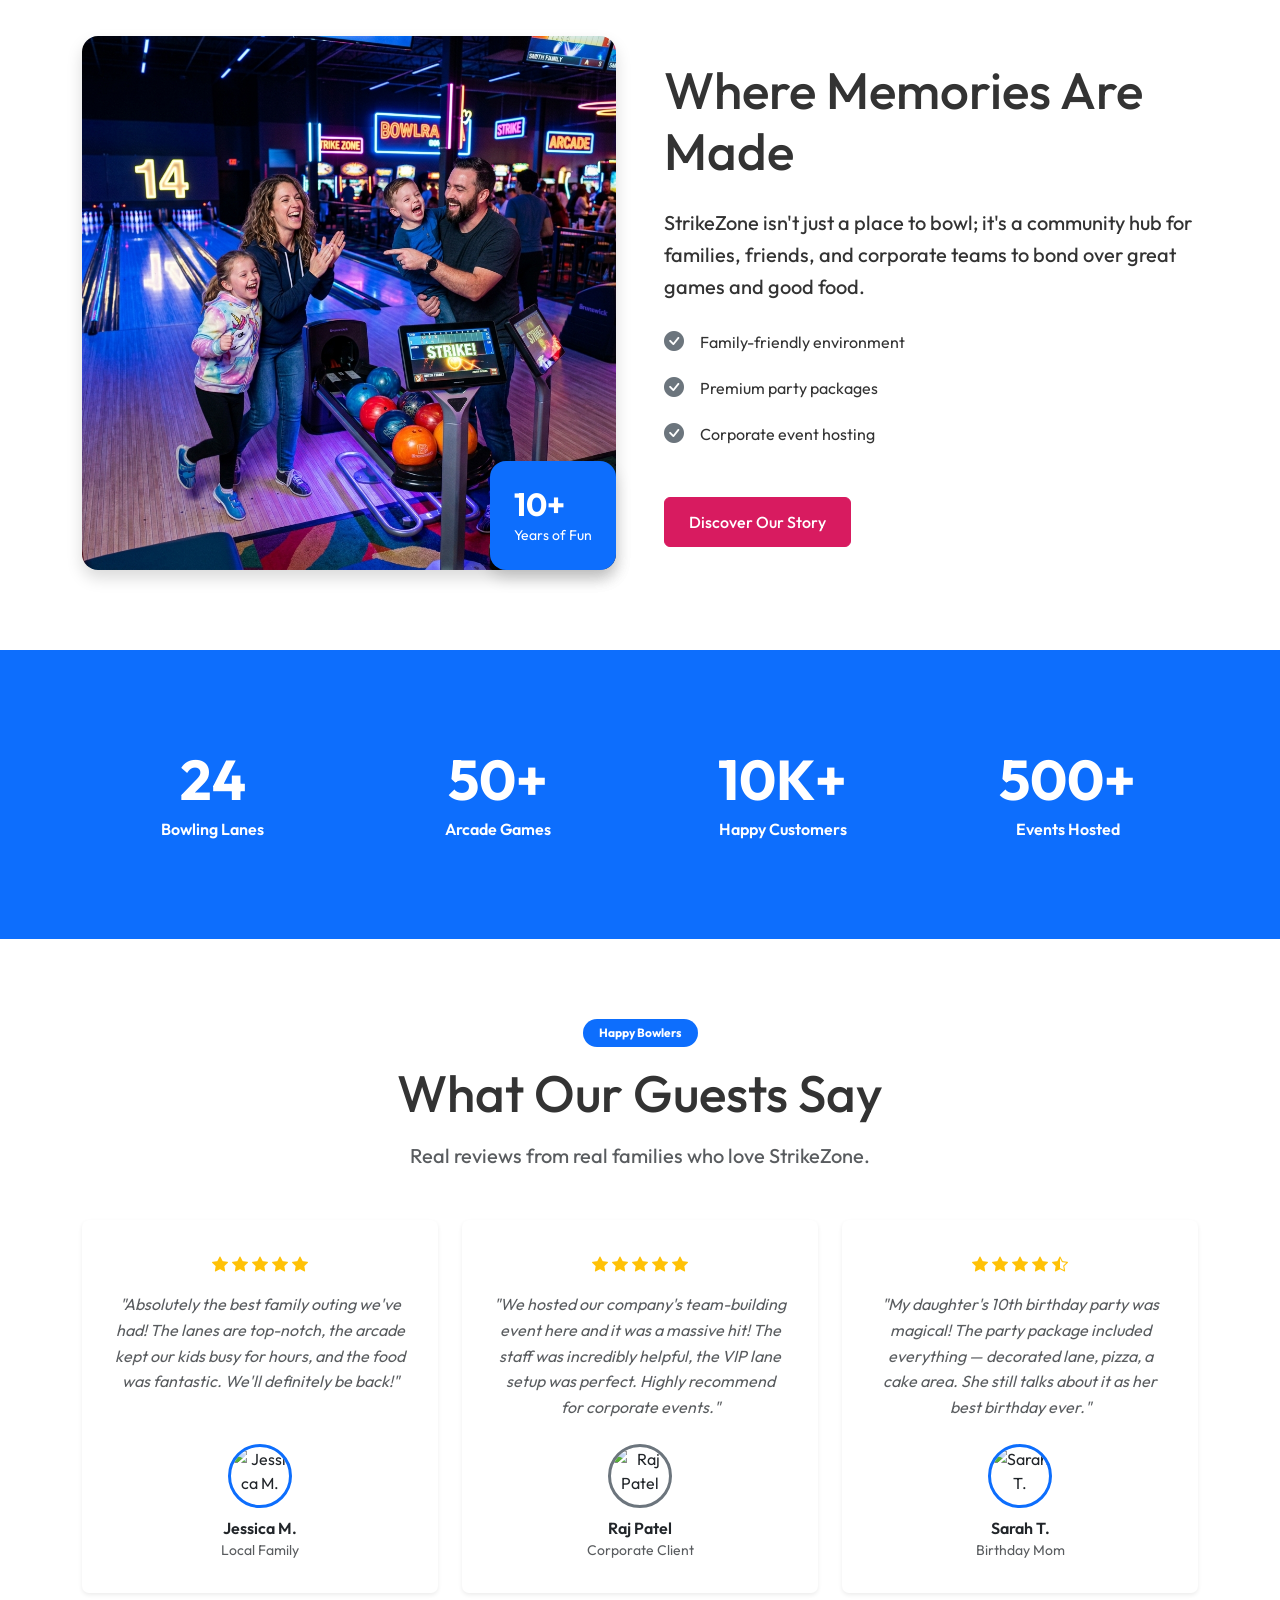
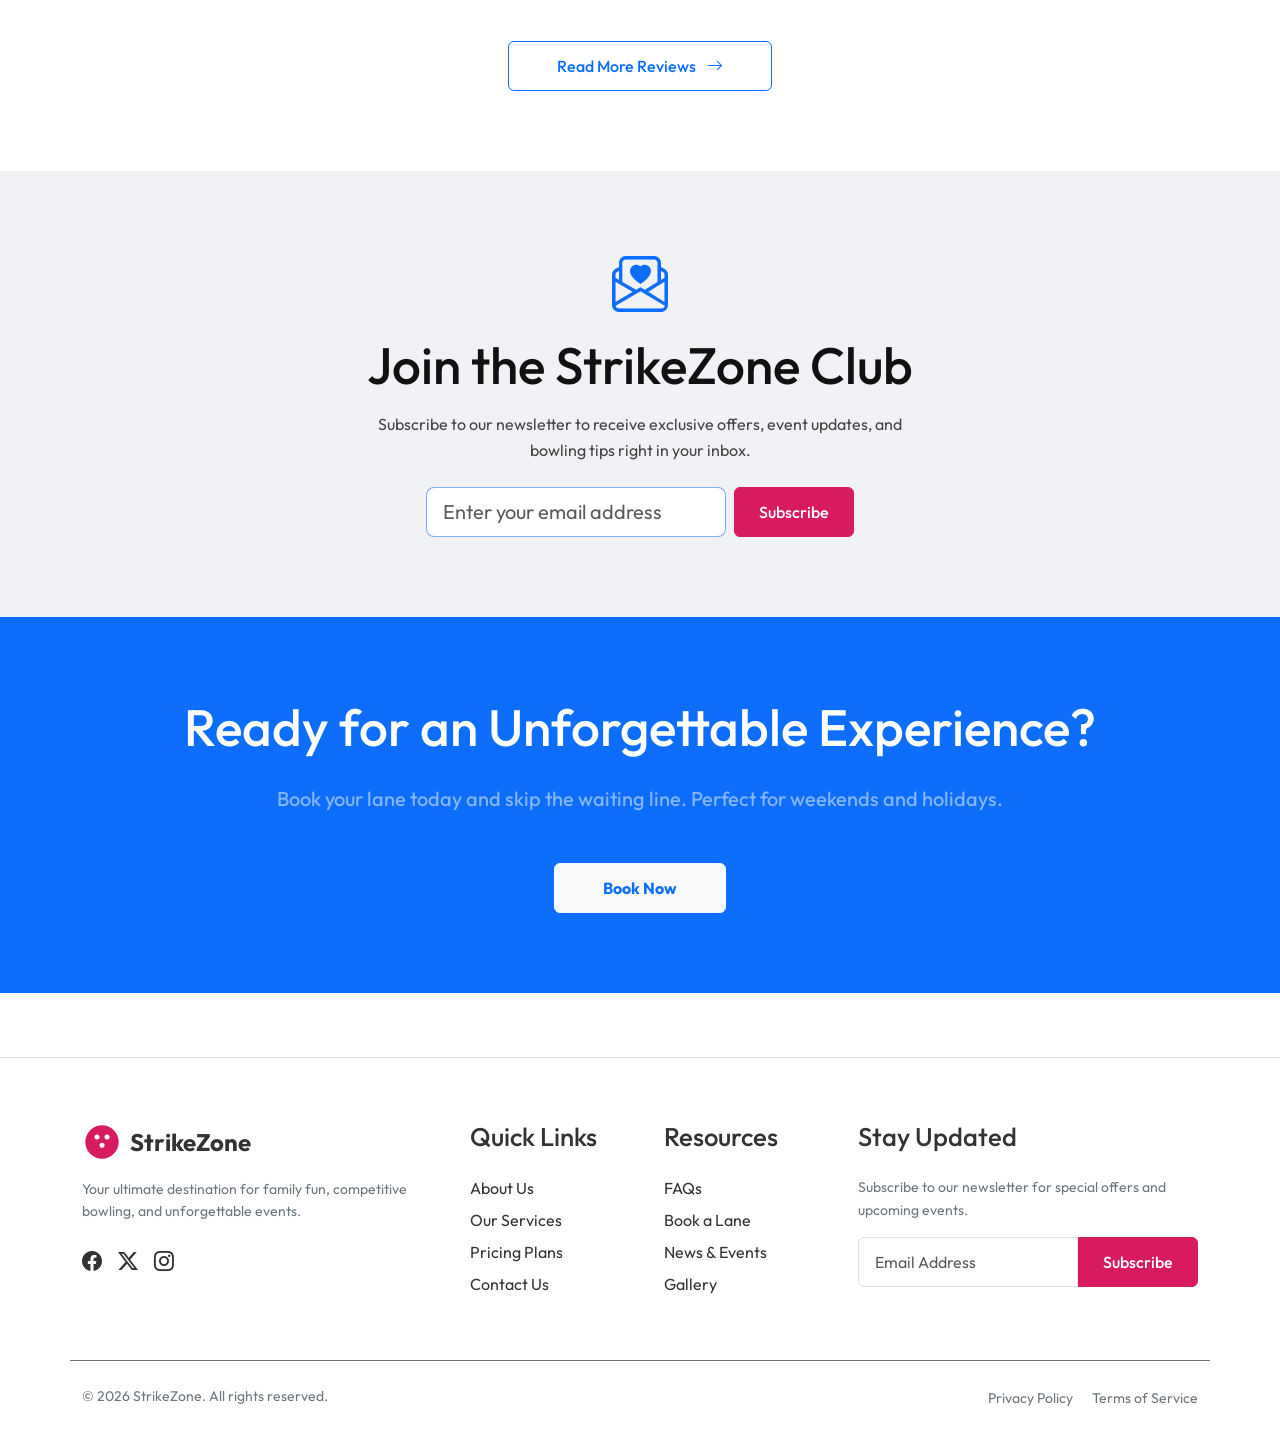
==== commit 5d23142a: "Update unique images, standardize pricing plans buttons, align newsletter form, and fix mobile searc" ====
--- a/index.html
+++ b/index.html
@@ -147,7 +147,7 @@
                     <!-- Card 2 -->
                     <div class="col-md-4">
                         <div class="card h-100 border-0 text-start">
-                            <img src="https://images.unsplash.com/photo-1511512578047-dfb367046420?q=80&w=600&auto=format&fit=crop" class="card-img-top" alt="Arcade Games">
+                            <img src="assets/images/retro_arcade.png" class="card-img-top" alt="Arcade Games">
                             <div class="card-body d-flex flex-column">
                                 <h3 class="h4 mb-3 text-start">Retro Arcade</h3>
                                 <p class="text-muted text-start flex-grow-1">Over 50 classic and modern arcade games. Collect tickets and win amazing prizes at our redemption center.</p>
@@ -158,7 +158,7 @@
                     <!-- Card 3 -->
                     <div class="col-md-4">
                         <div class="card h-100 border-0 text-start">
-                            <img src="https://images.unsplash.com/photo-1565299624946-b28f40a0ae38?q=80&w=600&auto=format&fit=crop" class="card-img-top" alt="Food & Drinks">
+                            <img src="assets/images/food_drinks.png" class="card-img-top" alt="Food & Drinks">
                             <div class="card-body d-flex flex-column">
                                 <h3 class="h4 mb-3 text-start">Gourmet Bites & Bar</h3>
                                 <p class="text-muted text-start flex-grow-1">Fuel up with delicious pizzas, burgers, and craft cocktails from our fully stocked bar and restaurant.</p>
@@ -176,7 +176,7 @@
                 <div class="row align-items-center g-5">
                     <div class="col-lg-6 order-2 order-lg-1">
                         <div class="position-relative">
-                            <img src="https://images.unsplash.com/photo-1525268323446-0505b6fe7778?q=80&w=600&auto=format&fit=crop" alt="Family fun" class="img-fluid rounded-4 shadow">
+                            <img src="assets/images/family_fun.png" alt="Family fun" class="img-fluid rounded-4 shadow">
                             <div class="position-absolute bottom-0 end-0 bg-primary text-white p-4 rounded-4 shadow transform-translate-50">
                                 <h4 class="mb-0 fs-2 fw-bold">10+</h4>
                                 <p class="mb-0 small">Years of Fun</p>
--- a/assets/css/style.css
+++ b/assets/css/style.css
@@ -22,8 +22,8 @@
 
 /* Typography Rules */
 h1, .h1 { font-weight: 580; font-size: clamp(4.5rem, 5vw, 6rem); line-height: 1.1; }
-h2, .h2 { font-weight: 540; font-size: clamp(3rem, 4vw, 4.5rem); }
-h3, .h3 { font-weight: 520; font-size: clamp(2rem, 3vw, 3rem); }
+h2, .h2 { font-weight: 500; font-size: clamp(3rem, 4vw, 4.5rem); }
+h3, .h3 { font-weight: 500; font-size: clamp(2rem, 3vw, 3rem); }
 h4, h5, h6 { font-weight: 500; font-size: clamp(1.5rem, 2vw, 2rem); }
 p { font-weight: 400; font-size: 1rem; line-height: 1.6; }
 .lead { font-weight: 450; font-size: 1.25rem; }
@@ -273,6 +273,30 @@
   max-height: 50px;
   margin-bottom: 1rem;
 }
+
+/* Footer Newsletter Form Align & Height Fix */
+.footer form.d-flex {
+  display: flex;
+  align-items: stretch;
+}
+.footer form.d-flex .form-control {
+  border: 1px solid var(--border-color) !important;
+  border-radius: 6px 0 0 6px !important;
+  background-color: var(--card-bg) !important;
+  color: var(--text-color) !important;
+  padding: 0.75rem 1rem !important;
+  font-size: 1rem !important;
+  line-height: 1.5 !important;
+  height: 50px !important;
+}
+.footer form.d-flex .btn {
+  border-radius: 0 6px 6px 0 !important;
+  padding: 0.75rem 1.5rem !important;
+  font-size: 1rem !important;
+  line-height: 1.5 !important;
+  height: 50px !important;
+  white-space: nowrap;
+}
 .back-to-top {
   position: fixed;
   bottom: 30px;
--- a/assets/css/dark-mode.css
+++ b/assets/css/dark-mode.css
@@ -16,8 +16,14 @@
   color: #e0e0e0 !important;
 }
 [data-bs-theme="dark"] .theme-toggle-btn:hover,
-[data-bs-theme="dark"] .rtl-toggle-btn:hover {
+[data-bs-theme="dark"] .rtl-toggle-btn:hover,
+[data-bs-theme="dark"] .offcanvas-header .btn-close:hover {
   background-color: #333 !important;
+}
+
+[data-bs-theme="dark"] .btn-close {
+  filter: none !important;
+  background-image: url("data:image/svg+xml,%3csvg xmlns='http://www.w3.org/2000/svg' viewBox='0 0 16 16' fill='%23e0e0e0'%3e%3cpath d='M.293.293a1 1 0 0 1 1.414 0L8 6.586 14.293.293a1 1 0 1 1 1.414 1.414L9.414 8l6.293 6.293a1 1 0 0 1-1.414 1.414L8 9.414l-6.293 6.293a1 1 0 0 1-1.414-1.414L6.586 8 .293 1.707a1 1 0 0 1 0-1.414z'/%3e%3c/svg%3e") !important;
 }
 
 [data-bs-theme="dark"] .navbar {
@@ -47,9 +53,6 @@
 [data-bs-theme="dark"] .offcanvas .text-body,
 [data-bs-theme="dark"] .offcanvas-title {
   color: var(--text-color) !important;
-}
-[data-bs-theme="dark"] .btn-close {
-  filter: invert(1) grayscale(100%) brightness(200%);
 }
 
 /* Footer Dark Mode */
